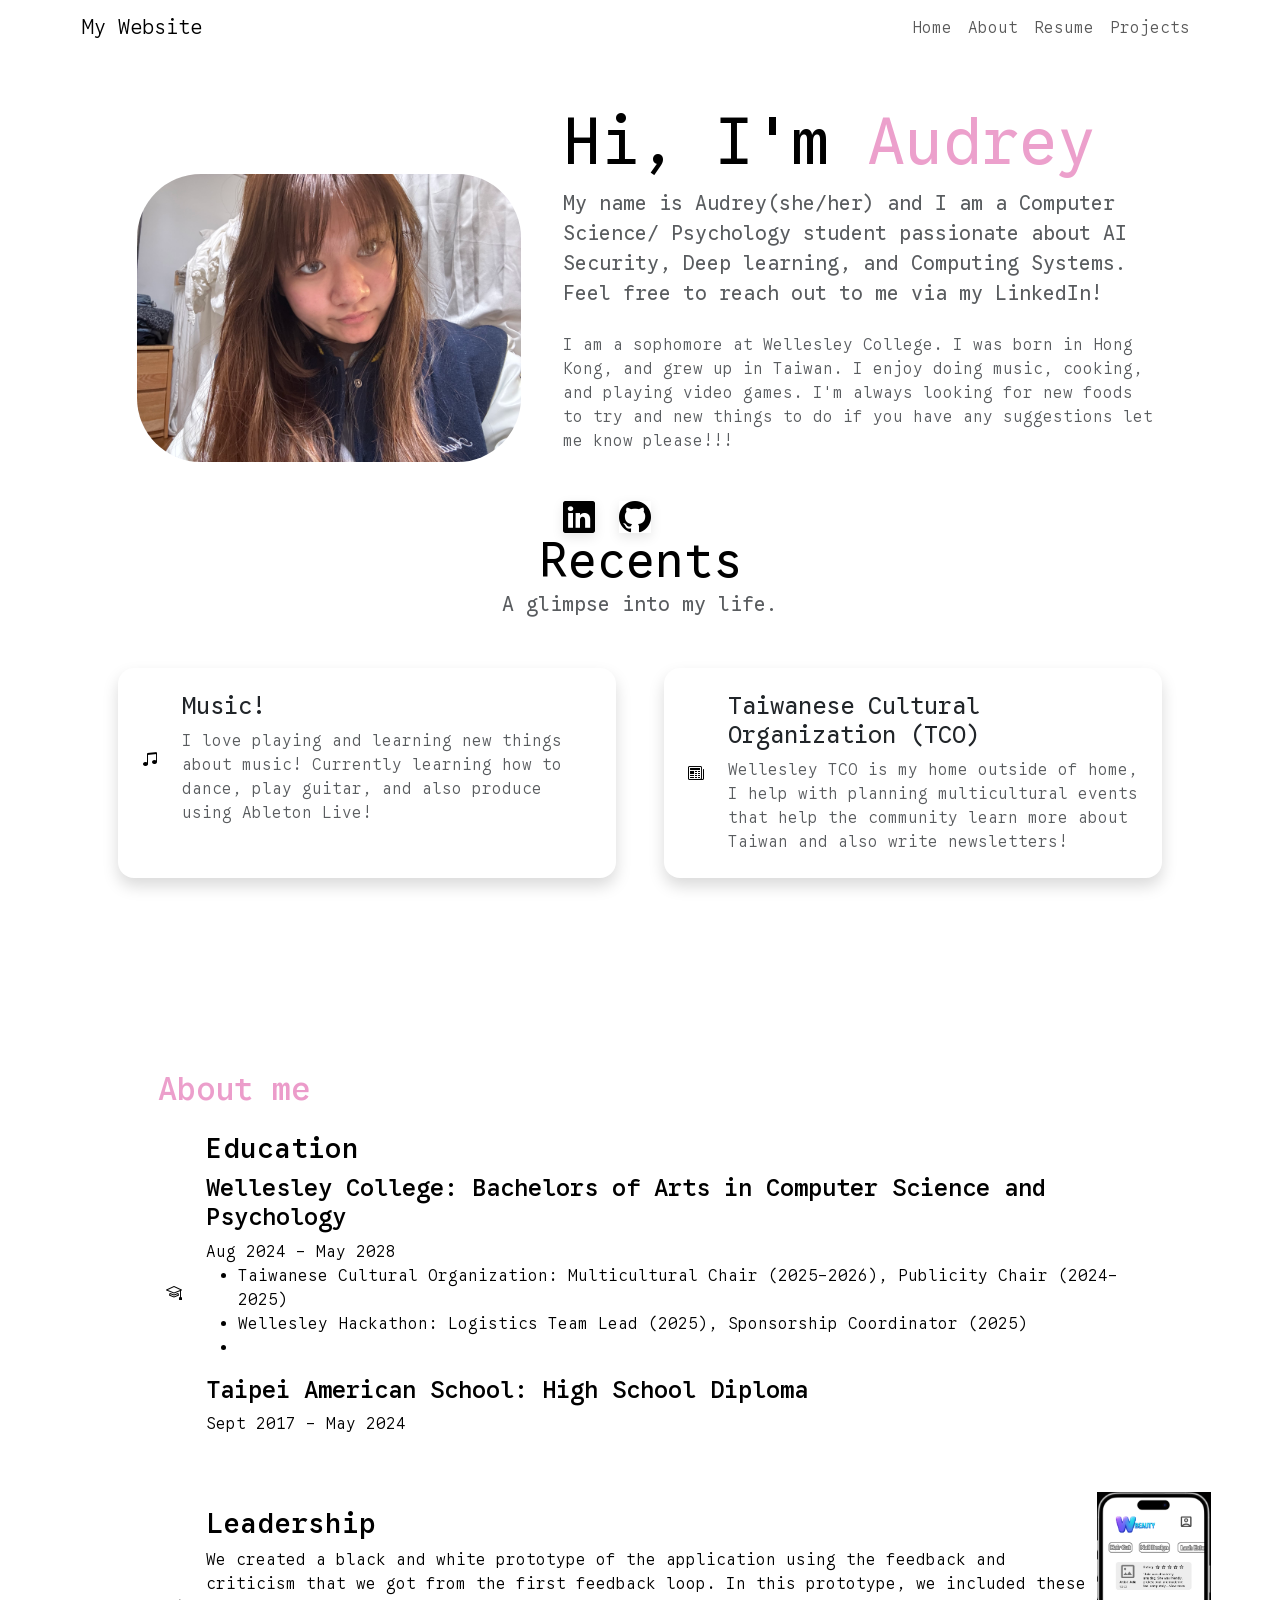
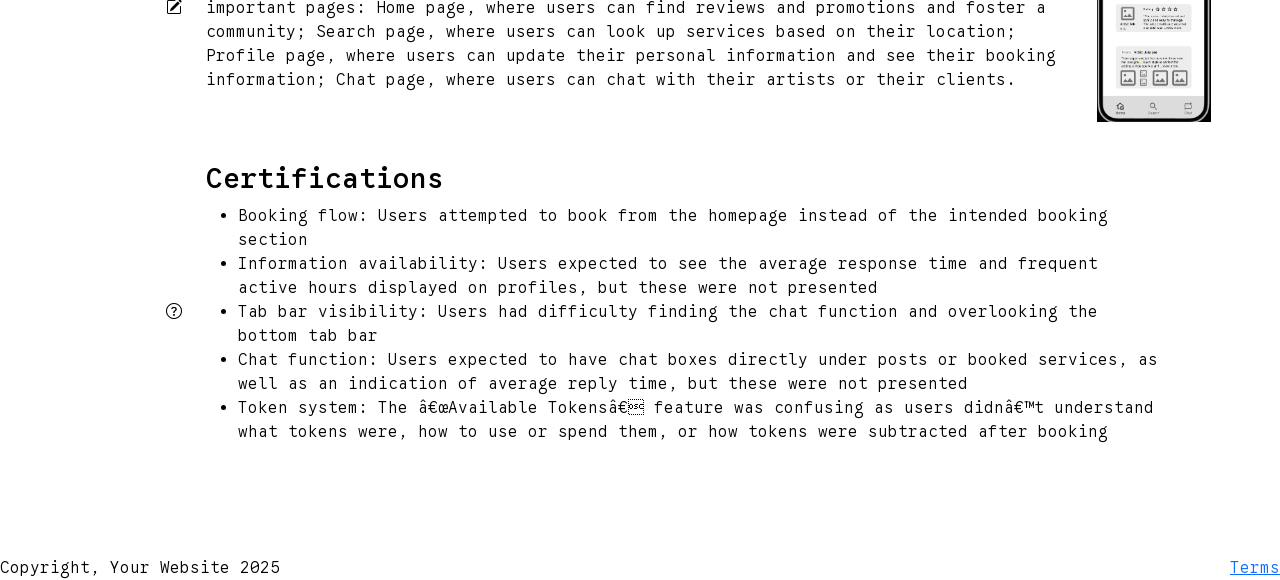
==== index.html @ 550eab8e "Updated About me" ====
<html lang="en">
    <head>
        <title>CS220 Personal portfolio</title>

        <link rel="preconnect" href="https://fonts.gstatic.com" crossorigin>
        <link href="https://fonts.googleapis.com/css2?family=Google+Sans+Code:ital,wght@0,300..800;1,300..800&display=swap" rel="stylesheet">
        <link href="https://cdn.jsdelivr.net/npm/bootstrap@5.3.3/dist/css/bootstrap.min.css" rel="stylesheet" integrity="sha384-QWTKZyjpPEjISv5WaRU9OFeRpok6YctnYmDr5pNlyT2bRjXh0JMhjY6hW+ALEwIH" crossorigin="anonymous">
        <link href="https://cdn.jsdelivr.net/npm/bootstrap-icons@1.8.1/font/bootstrap-icons.css" rel="stylesheet" />
        <link href="styles.css" rel="stylesheet"/>
    </head>

    <body>
        <main>
            <!-- Navigation -->
            <nav class="navbar navbar-expand-lg navbar-light">
                <div class="container">
                    <a class="navbar-brand" href="index.html">My Website</a>
                    <button class="navbar-toggler" type="button" data-bs-toggle="collapse" data-bs-target="#navbarSupportedContent" aria-controls="navbarSupportedContent" aria-expanded="false" aria-label="Close"><span class="navbar-toggler-icon"></span></button>
                    <div class="collapse navbar-collapse" id="navbarSupportedContent">
                        <ul class="navbar-nav ms-auto mb-2 mb-lg-0">
                            <li class="nav-item"><a class="nav-link" href="index.html">Home</a></li>
                            <li class="nav-item"><a class="nav-link" href="index.html/#about">About</a></li>
                            <li class="nav-item"><a class="nav-link" href="index.html/#resume">Resume</a></li>
                            <li class="nav-item"><a class="nav-link" href="index.html/#projects">Projects</a></li>
                        </ul>
                    </div>
                </div>
            </nav>
        <!-- About me -->
        <section class="py-5">
                <div class="container px-5">
                    <div class="row align-items-center">
                        <div class="col-xl-5 mb-5 mb-xl-0">
                <div class="d-flex justify-content-center">
                    <div class="profile-image-container bg-gradient-primary-to-secondary d-flex justify-content-center"> 
                        <img src="assets/aboutme.jpeg" class="profile img-fluid pl-2" alt="my photo">
                    </div>
                </div>
            </div>

            <div class="col-xl-7">
                <div class="text-center text-xl-start">
                    <h1 class="display-3 fw-bolder mb-2">Hi, I'm <span style="color: #eca0cc;">Audrey</span></h1>
                    <p class="lead fw-normal text-muted mb-4">My name is Audrey(she/her) and I am a Computer Science/ Psychology student passionate about AI Security, Deep learning, and Computing Systems. Feel free to reach out to me via my LinkedIn!</p>
                    
                    <p class="text-muted mb-5">
                        I am a sophomore at Wellesley College. I was born in Hong Kong, and grew up in Taiwan. I enjoy doing music, cooking, and playing video games. I'm always looking for new foods to try and new things to do if you have any suggestions let me know please!!!
                    </p>

                    <div class="d-flex justify-content-center justify-content-xl-start fs-2 gap-4">
                        <a class="btn-lg text-black zoom-hover" href="https://www.linkedin.com/in/audrey-chang-a313a0316"><i class="bi bi-linkedin"></i></a>
                        <a class="btn-lg text-black zoom-hover" href="https://github.com/ajlc822"><i class="bi bi-github"></i></a>
                    </div>
                </div>
            </div>
                    </div>
                
                </div>  
                <div class="container px-5">
                    <div class="text-center mb-5">
                        <h2 class="display-5 fw-bolder mb-0"><span class="text-gradient d-inline">Recents</span></h2>
                        <p class="lead fw-normal text-muted mb-4">A glimpse into my life.</p>
                    </div>
                    
                    <div class="row gx-5 justify-content-center">
                        
                        <div class="col-lg-6 col-md-10 mb-5">
                            <div class="card shadow border-0 rounded-4 h-100 zoom-hover">
                                <div class="card-body p-4">
                                    <div class="d-flex align-items-center">
                                        <div class="project-icon text-black me-4"><i class="bi bi-music-note-beamed"></i></div>
                                        <div>
                                            <h4 class="fw-bolder"> Music! </h4>
                                            <p class="mb-0 text-muted"> I love playing and learning new things about music! Currently learning how to dance, play guitar, and also produce using Ableton Live! </p>
                                        </div>
                                    </div>
                                </div>
                            </div>
                        </div>

                        <div class="col-lg-6 col-md-10 mb-5">
                            <div class="card shadow border-0 rounded-4 h-100 zoom-hover">
                                <div class="card-body p-4">
                                    <div class="d-flex align-items-center">
                                        <div class="project-icon text-black me-4"><i class="bi bi-newspaper"></i></div>
                                        <div>
                                            <h4 class="fw-bolder">Taiwanese Cultural Organization (TCO)</h4>
                                            <p class="mb-0 text-muted"> Wellesley TCO is my home outside of home, I help with planning multicultural events that help the community learn more about Taiwan and also write newsletters!</p>
                                        </div>
                                    </div>
                                </div>
                            </div>
                        </div>

                        </div>
                
                </div>
        </section>
        <!-- About -->
         <section class ="py-5" id="about">
        <div class="container px-4 px-md-5">
                <div class="timeline mb-5">
                    <h2 class="subtitle mb-4">About me</h2>

                    <div class="timeline-item d-flex align-items-center" data-aos="fade-up">
                    <div class="timeline-icon me-3"><i class="bi bi-mortarboard"></i></div>
                    <div class="timeline-content">
                        <h3 class="timeline-title">Education</h3>
                        <h4>Wellesley College: Bachelors of Arts in Computer Science and Psychology</h4> <span>Aug 2024 - May 2028</span>
                        <ul>
                            <li>Taiwanese Cultural Organization: Multicultural Chair (2025-2026), Publicity Chair (2024-2025)</li>
                            <li>Wellesley Hackathon: Logistics Team Lead (2025), Sponsorship Coordinator (2025)</li>
                            <li></li>
                        </ul>
                        <h4>Taipei American School: High School Diploma</h4> <span>Sept 2017 - May 2024</span>
                        <p></p>
                    </div>
                    </div>

                    <div class="timeline-item d-flex align-items-center" data-aos="fade-up" data-aos-delay="200">
                    <div class="timeline-icon me-3"><i class="bi bi-pencil-square"></i></div>
                    <div class="timeline-content">
                        <h3 class="timeline-title">Leadership</h3>
                        <p>We created a black and white prototype of the application using the feedback and criticism that we got from the first feedback loop. In this prototype, we included these important pages: Home page, where users can find reviews and promotions and foster a community; Search page, where users can look up services based on their location; Profile page, where users can update their personal information and see their booking information; Chat page, where users can chat with their artists or their clients.</p>
                    </div>
                    <div class="ms-auto p-2">
                        <img class="timeline-img" src="assets/low-fid image.png" alt="lofid prototype image" />
                    </div>
                    
                    </div>

                    <div class="timeline-item d-flex align-items-center" data-aos="fade-up" data-aos-delay="300">
                    <div class="timeline-icon me-3"><i class="bi bi-question-circle"></i></div>
                    <div class="timeline-content">
                        <h3 class="timeline-title">Certifications</h3>
                        <ul>
                        <li>Booking flow: Users attempted to book from the homepage instead of the intended booking section</li>
                        <li>Information availability: Users expected to see the average response time and frequent active hours displayed on profiles, but these were not presented</li>
                        <li>Tab bar visibility: Users had difficulty finding the chat function and overlooking the bottom tab bar</li>
                        <li>Chat function: Users expected to have chat boxes directly under posts or booked services, as well as an indication of average reply time, but these were not presented</li>
                        <li>Token system: The “Available Tokens” feature was confusing as users didn’t understand what tokens were, how to use or spend them, or how tokens were subtracted after booking</li>
                        </ul>
                    </div>
                    </div>
                </div>
            </div>
                     
         </section>
        <!-- Footer-->
        <footer>
            <div class="row align-items-center justify-content-between">
                <div class="col-auto">
                    <div>Copyright, Your Website 2025</div>
                </div>
                <div class="col-auto">
                    <a href="#">Terms</a>
                </div>
            </div>
        </footer>

        <script src="https://cdn.jsdelivr.net/npm/bootstrap@5.3.3/dist/js/bootstrap.bundle.min.js" integrity="sha384-YvpcrYf0tY3lHB60NNkmXc5s9fDVZLESaAA55NDzOxhy9GkcIdslK1eN7N6jIeHz" crossorigin="anonymous"></script>
    </body>
</html>
---- styles.css ----
body{
  font-family: "Google Sans Code", monospace;
  font-weight: 300;
  background-color: #fff;
  color: #000;
  display: flex;
  flex-direction: column;
}


.tagline {
  text-transform: uppercase;
  color: #fff;
  border-radius: 0.5rem;
  display: inline-block;
  padding: 0.6rem 1rem;
  text-align: center;
  box-shadow: 0 4px 12px rgba(0, 0, 0, 0.1);
  background: linear-gradient(135deg, #eca0cc 0%, #e982be 100%);
}

.introduction {
  font-weight: 200;
}

.weight-light    { font-weight: 200; }
.weight-regular  { font-weight: 400; }
.weight-medium   { font-weight: 500; }
.weight-semibold { font-weight: 600; }
.weight-bold     { font-weight: 700; }


.subtitle{
  background: linear-gradient(135deg, #eca0cc 0%, #e982be 100%);
  -webkit-background-clip: text;
  -webkit-text-fill-color: transparent;
}

.profile {
  position: relative;
  width: 30vw;
  border-radius: 5vw;
  max-height: 40rem;
  max-width: 40rem;
  background: #fff;
  background: linear-gradient(135deg, #eca0cc 0%, #e982be 100%);
}

.tilt-image {
  border-radius: 12px;
  box-shadow: 0 4px 12px rgba(0, 0, 0, 0.1);
  transition: transform 0.3s ease, box-shadow 0.3s ease;
}

.tilt-image:hover {
  transform: scale(1.03) rotate(-1deg);
  box-shadow: 0 6px 16px rgba(0, 0, 0, 0.2);
}

.zoom-hover{
  box-shadow: 0 4px 12px rgba(0, 0, 0, 0.1);
  transition: transform 0.3s ease, box-shadow 0.3s ease;
}

.zoom-hover:hover{
  transform: scale(1.03);
  box-shadow: 0 6px 16px rgba(0, 0, 0, 0.2);
}

@keyframes flash {
0% {
  transform: scale(1);
  box-shadow: 0 4px 12px rgba(0, 0, 0, 0.1);
}
50% {
  transform: scale(1.03);
  box-shadow: 0 6px 16px rgba(0, 0, 0, 0.2);
}
100% {
  transform: scale(1);
  box-shadow: 0 4px 12px rgba(0, 0, 0, 0.1);
}
}

.flashing-btn:hover{
  animation: flash 1.5s infinite;
}

/* FOR PROJECT.HTML */
.project-img {
    width: 300;       
    height: 400;  
    overflow: hidden; 
    object-fit: contain;    
  }

/* FOR CS220.HTML */
.timeline {
  position: relative;
  margin: 3rem 0;
  padding-left: 2.5rem;
}
.timeline::before {
  content: "";
  position: absolute;
  top: 0;
  left: 1.25rem;
  width: 4px;
  height: 100%;
  background-color: #fff;
  border-radius: 2px;
}

/* Timeline Item */
.timeline-item {
  position: relative;
  display: flex;
  align-items: flex-start;
  margin-bottom: 2rem;
  transition: transform 0.2s ease, background-color 0.2s ease;
}
.timeline-item:hover {
  transform: translateX(0.5rem);
}

/* Icons */
.timeline-icon {
  flex-shrink: 0;
  width: 2rem;
  height: 2rem;
  min-width: 2rem;
  border-radius: 50%;
  background-color: #fff;
  color: #000;
  display: flex;
  align-items: center;
  justify-content: center;
  font-size: 1rem;
  transition: transform 0.3s ease, background-color 0.3s ease;
}
.timeline-item:hover .timeline-icon {
  transform: scale(1.2);
}
.timeline-icon.bg-purple {
  background-color: var(--plum-web);
}

.timeline-img {
    width: 200%;       
    overflow: hidden; 
    object-fit: contain;    
  }
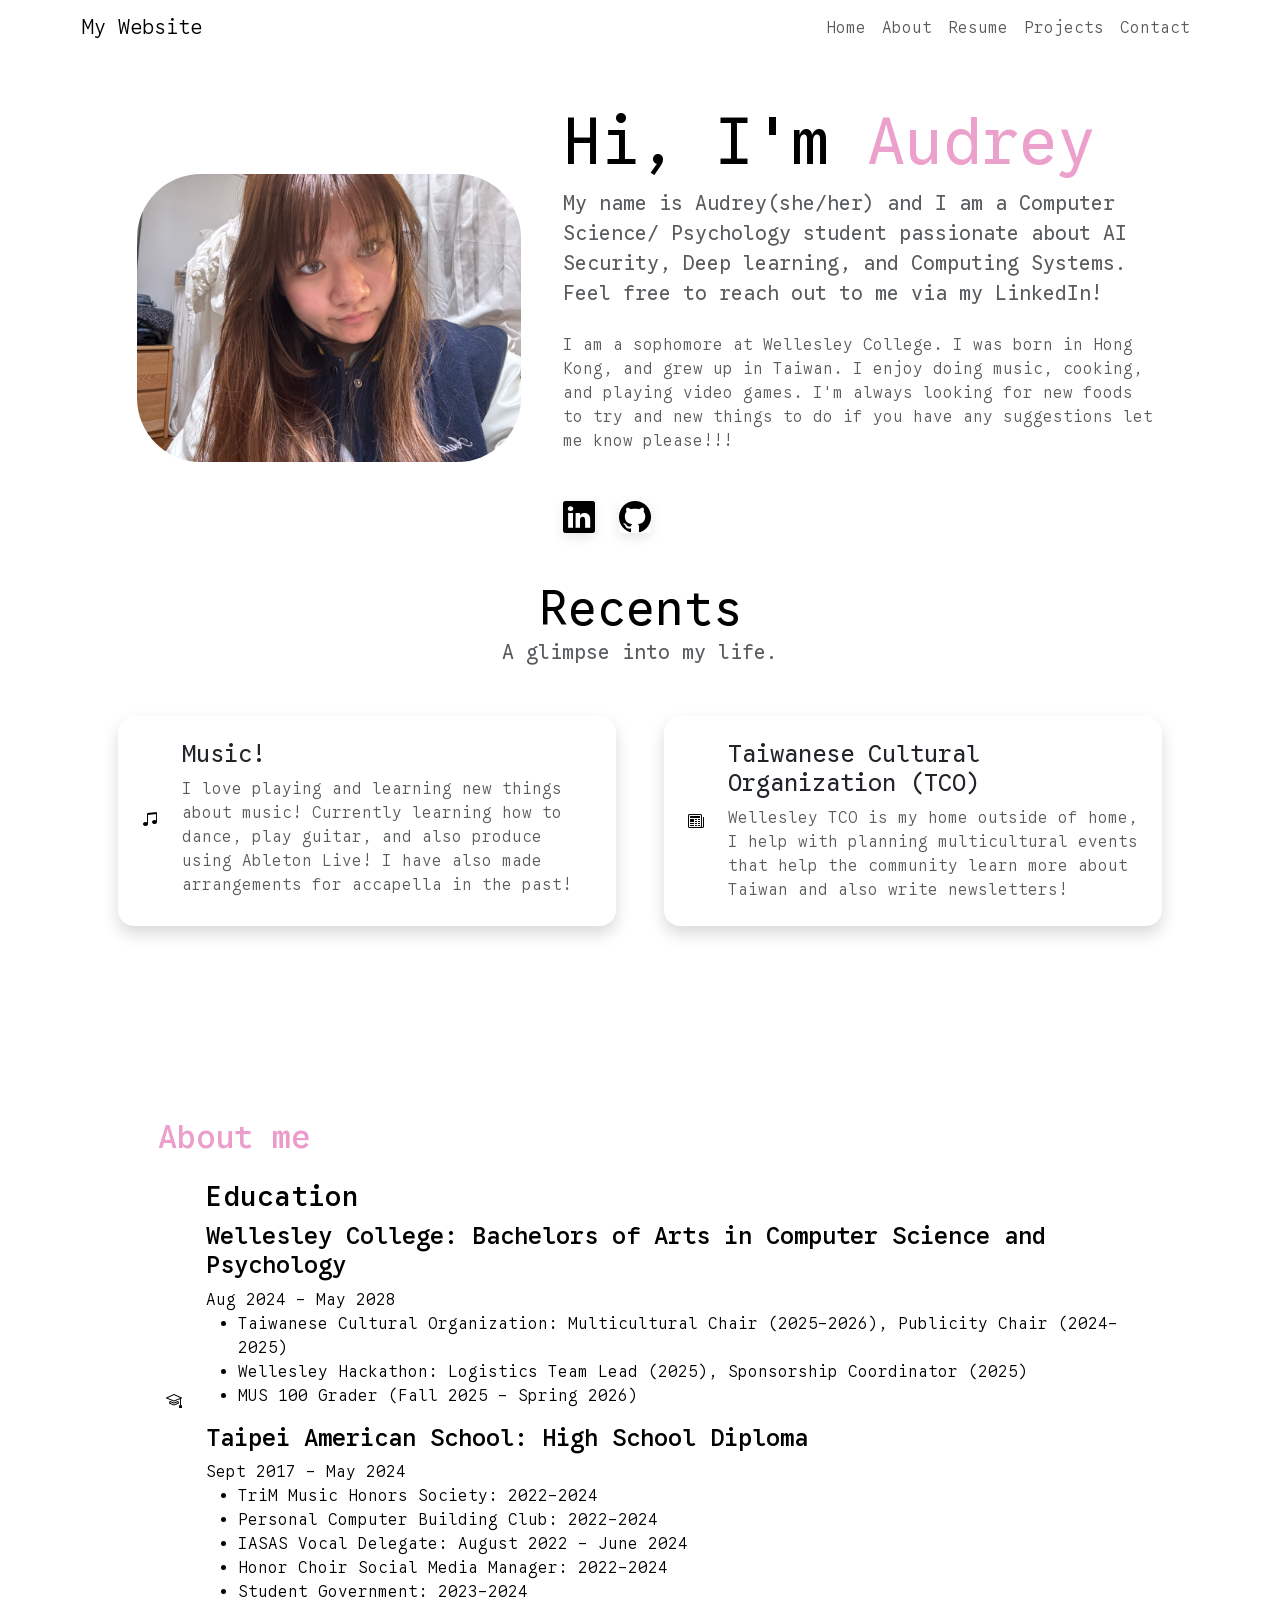
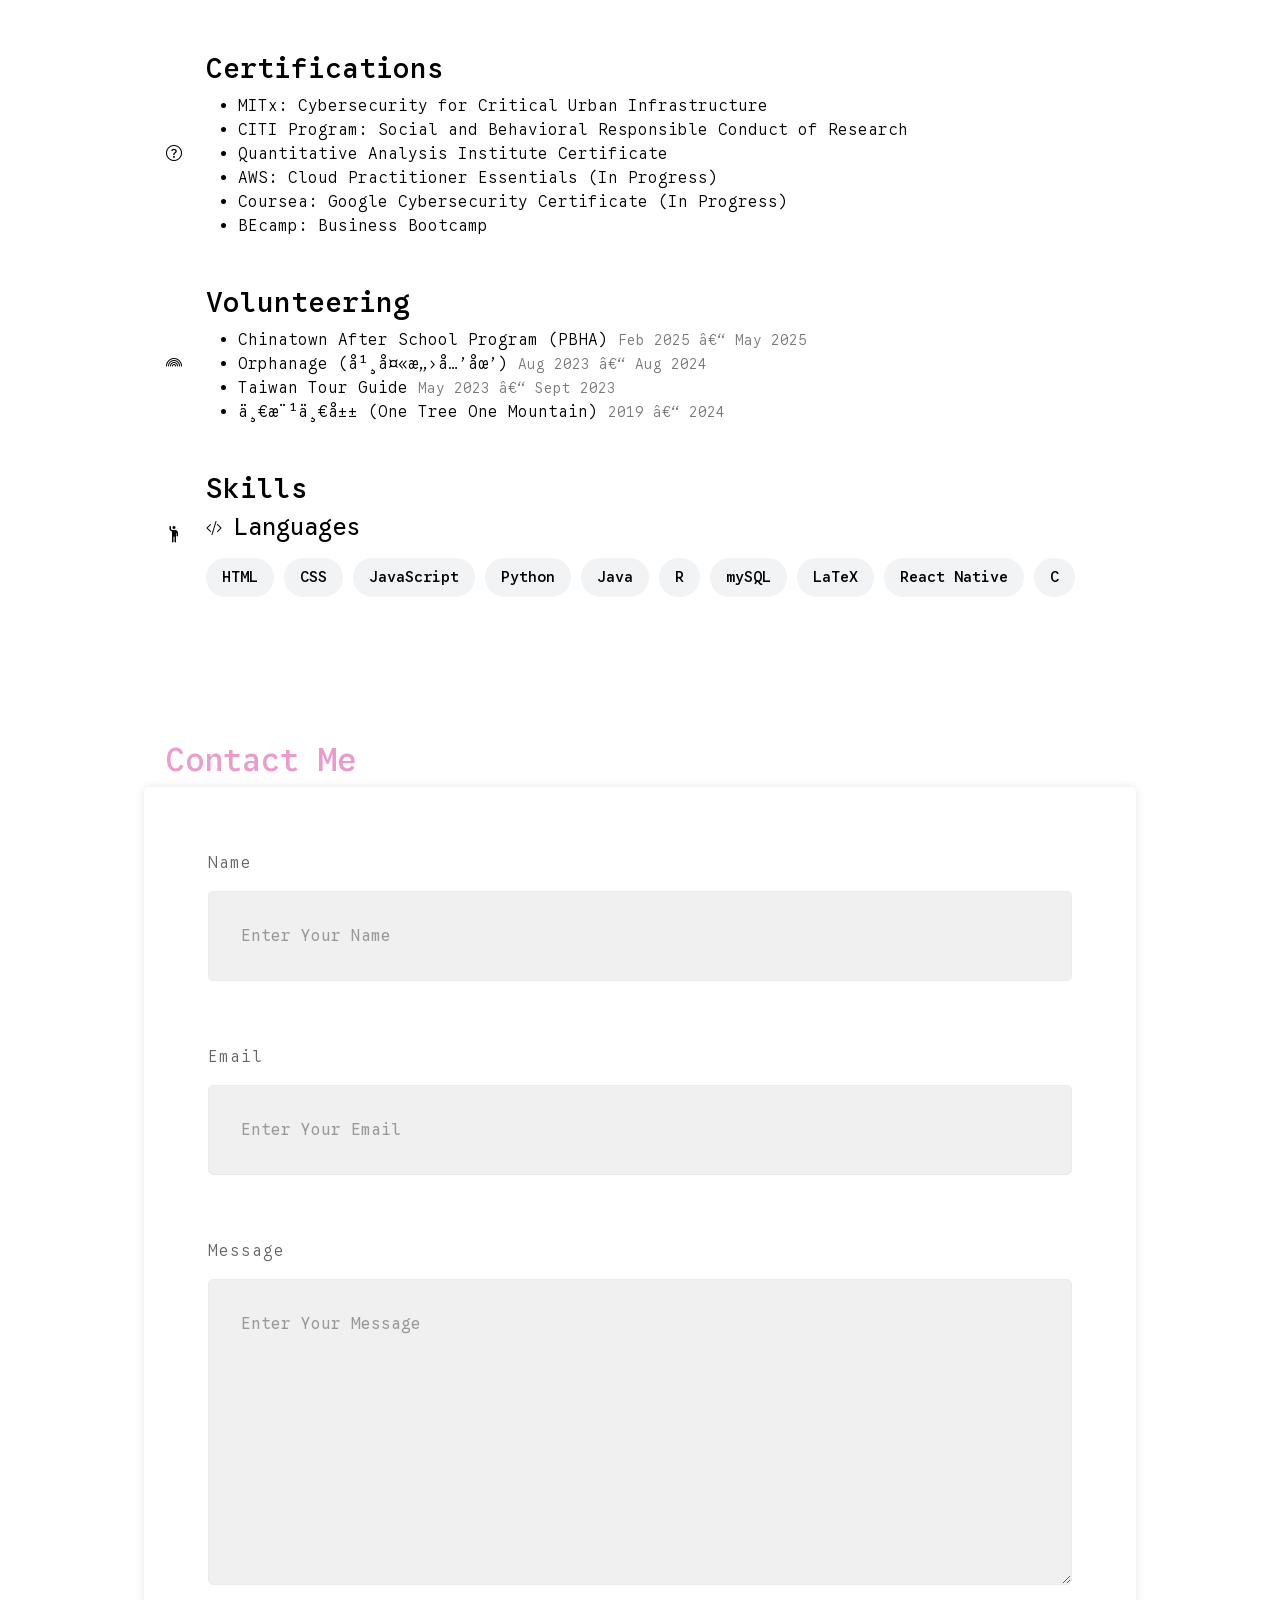
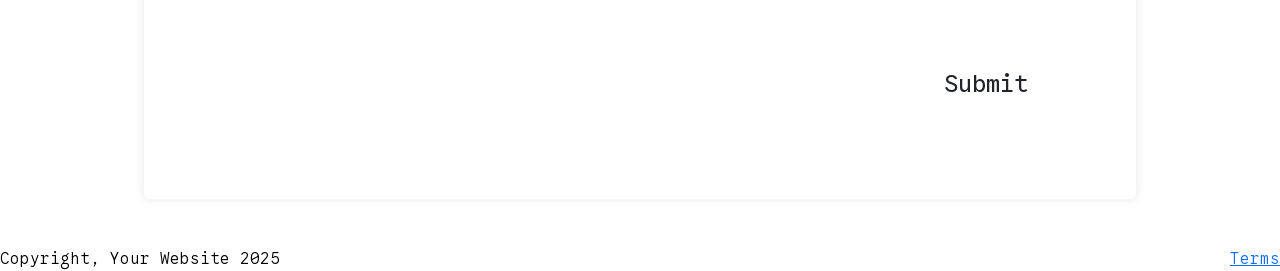
==== commit e2f9bf86: "Add Skills and Contact, modified about me" ====
--- a/index.html
+++ b/index.html
@@ -18,10 +18,11 @@
                     <button class="navbar-toggler" type="button" data-bs-toggle="collapse" data-bs-target="#navbarSupportedContent" aria-controls="navbarSupportedContent" aria-expanded="false" aria-label="Close"><span class="navbar-toggler-icon"></span></button>
                     <div class="collapse navbar-collapse" id="navbarSupportedContent">
                         <ul class="navbar-nav ms-auto mb-2 mb-lg-0">
-                            <li class="nav-item"><a class="nav-link" href="index.html">Home</a></li>
-                            <li class="nav-item"><a class="nav-link" href="index.html/#about">About</a></li>
-                            <li class="nav-item"><a class="nav-link" href="index.html/#resume">Resume</a></li>
-                            <li class="nav-item"><a class="nav-link" href="index.html/#projects">Projects</a></li>
+                            <li class="nav-item"><a class="nav-link" href="./index.html">Home</a></li>
+                            <li class="nav-item"><a class="nav-link" href="./index.html#about">About</a></li>
+                            <li class="nav-item"><a class="nav-link" href="./index.html#resume">Resume</a></li>
+                            <li class="nav-item"><a class="nav-link" href="./index.html#projects">Projects</a></li>
+                            <li class="nav-item"><a class="nav-link" href="./index.html#contact">Contact</a></li>
                         </ul>
                     </div>
                 </div>
@@ -56,6 +57,8 @@
                     </div>
                 
                 </div>  
+                <br>
+                <br>
                 <div class="container px-5">
                     <div class="text-center mb-5">
                         <h2 class="display-5 fw-bolder mb-0"><span class="text-gradient d-inline">Recents</span></h2>
@@ -71,7 +74,7 @@
                                         <div class="project-icon text-black me-4"><i class="bi bi-music-note-beamed"></i></div>
                                         <div>
                                             <h4 class="fw-bolder"> Music! </h4>
-                                            <p class="mb-0 text-muted"> I love playing and learning new things about music! Currently learning how to dance, play guitar, and also produce using Ableton Live! </p>
+                                            <p class="mb-0 text-muted"> I love playing and learning new things about music! Currently learning how to dance, play guitar, and also produce using Ableton Live! I have also made arrangements for accapella in the past! </p>
                                         </div>
                                     </div>
                                 </div>
@@ -106,27 +109,25 @@
                     <div class="timeline-icon me-3"><i class="bi bi-mortarboard"></i></div>
                     <div class="timeline-content">
                         <h3 class="timeline-title">Education</h3>
+                        <div class="timeline-subitem">
                         <h4>Wellesley College: Bachelors of Arts in Computer Science and Psychology</h4> <span>Aug 2024 - May 2028</span>
                         <ul>
-                            <li>Taiwanese Cultural Organization: Multicultural Chair (2025-2026), Publicity Chair (2024-2025)</li>
-                            <li>Wellesley Hackathon: Logistics Team Lead (2025), Sponsorship Coordinator (2025)</li>
-                            <li></li>
-                        </ul>
-                        <h4>Taipei American School: High School Diploma</h4> <span>Sept 2017 - May 2024</span>
-                        <p></p>
-                    </div>
-                    </div>
-
-                    <div class="timeline-item d-flex align-items-center" data-aos="fade-up" data-aos-delay="200">
-                    <div class="timeline-icon me-3"><i class="bi bi-pencil-square"></i></div>
-                    <div class="timeline-content">
-                        <h3 class="timeline-title">Leadership</h3>
-                        <p>We created a black and white prototype of the application using the feedback and criticism that we got from the first feedback loop. In this prototype, we included these important pages: Home page, where users can find reviews and promotions and foster a community; Search page, where users can look up services based on their location; Profile page, where users can update their personal information and see their booking information; Chat page, where users can chat with their artists or their clients.</p>
-                    </div>
-                    <div class="ms-auto p-2">
-                        <img class="timeline-img" src="assets/low-fid image.png" alt="lofid prototype image" />
-                    </div>
-                    
+                            <li class="timeline-subitem">Taiwanese Cultural Organization: Multicultural Chair (2025-2026), Publicity Chair (2024-2025)</li>
+                            <li class="timeline-subitem">Wellesley Hackathon: Logistics Team Lead (2025), Sponsorship Coordinator (2025)</li>
+                            <li class="timeline-subitem">MUS 100 Grader (Fall 2025 - Spring 2026)</li>
+                        </ul>
+                        </div>
+                        <div class="timeline-subitem">
+                        <h4 >Taipei American School: High School Diploma</h4> <span>Sept 2017 - May 2024</span>
+                        <ul>
+                            <li class="timeline-subitem">TriM Music Honors Society: 2022-2024</li>
+                            <li class="timeline-subitem">Personal Computer Building Club: 2022-2024</li>
+                            <li class="timeline-subitem">IASAS Vocal Delegate: August 2022 - June 2024</li>
+                            <li class="timeline-subitem">Honor Choir Social Media Manager: 2022-2024</li>
+                            <li class="timeline-subitem">Student Government: 2023-2024</li>
+                        </ul>
+                        </div>
+                        </div>
                     </div>
 
                     <div class="timeline-item d-flex align-items-center" data-aos="fade-up" data-aos-delay="300">
@@ -134,17 +135,119 @@
                     <div class="timeline-content">
                         <h3 class="timeline-title">Certifications</h3>
                         <ul>
-                        <li>Booking flow: Users attempted to book from the homepage instead of the intended booking section</li>
-                        <li>Information availability: Users expected to see the average response time and frequent active hours displayed on profiles, but these were not presented</li>
-                        <li>Tab bar visibility: Users had difficulty finding the chat function and overlooking the bottom tab bar</li>
-                        <li>Chat function: Users expected to have chat boxes directly under posts or booked services, as well as an indication of average reply time, but these were not presented</li>
-                        <li>Token system: The “Available Tokens” feature was confusing as users didn’t understand what tokens were, how to use or spend them, or how tokens were subtracted after booking</li>
-                        </ul>
+                        <li class="timeline-subitem">MITx: Cybersecurity for Critical Urban Infrastructure</li>
+                        <li class="timeline-subitem">CITI Program: Social and Behavioral Responsible Conduct of Research</li>
+                        <li class="timeline-subitem">Quantitative Analysis Institute Certificate</li>
+                        <li class="timeline-subitem">AWS: Cloud Practitioner Essentials (In Progress)</li>
+                        <li class="timeline-subitem">Coursea: Google Cybersecurity Certificate (In Progress)</li>
+                        <li class="timeline-subitem">BEcamp: Business Bootcamp</li>
+                        </ul>
+                    </div>
+                    </div>
+                    <div class="timeline-item d-flex align-items-center" data-aos="fade-up" data-aos-delay="300">
+                    <div class="timeline-icon me-3"><i class="bi bi-rainbow"></i></div>
+                    <div class="timeline-content">
+                        <h3 class="timeline-title">Volunteering</h3>
+                        <ul>
+                        <li class="timeline-subitem">
+                            <span>Chinatown After School Program (PBHA)</span>
+                            <span style = "font-size: 0.9rem;color: #777;white-space: nowrap;">Feb 2025 – May 2025</span>
+                        </li>
+                        <li class="timeline-subitem">
+                            <span>Orphanage (幸夫愛兒園)</span>
+                            <span style = "font-size: 0.9rem;color: #777;white-space: nowrap;">Aug 2023 – Aug 2024</span>
+                        </li>
+                        <li class="timeline-subitem">
+                            <span>Taiwan Tour Guide</span>
+                            <span style = "font-size: 0.9rem;color: #777;white-space: nowrap;">May 2023 – Sept 2023</span>
+                        </li>
+                        <li class="timeline-subitem">
+                            <span>一樹一山 (One Tree One Mountain)</span>
+                            <span style = "font-size: 0.9rem;color: #777;white-space: nowrap;">2019 – 2024</span>
+                        </li>
+                        </ul>
+                    </div>
+                    </div>
+                    <div class="timeline-item d-flex align-items-center" data-aos="fade-up" data-aos-delay="300">
+                    <div class="timeline-icon me-3"><i class="bi-person-raised-hand"></i></div>
+                    <div class="timeline-content">
+                        <h3 class="timeline-title">Skills</h3>
+                        <div class="mb-0">
+  
+                            <div class="d-flex align-items-center mb-3">
+                                <i class="bi bi-code-slash"></i> 
+                                <h4 class="fw-bolder mb-0">
+                                <span class="text-gradient d-inline">&ensp;Languages</span>
+                                </h4>
+                            </div>
+                            <!-- NEW FLEX CONTAINER -->
+                            <div class="skills-container">
+                                <span class="skill-pill">HTML</span>
+                                <span class="skill-pill">CSS</span>
+                                <span class="skill-pill">JavaScript</span>
+                                <span class="skill-pill">Python</span>
+                                <span class="skill-pill">Java</span>
+                                <span class="skill-pill">R</span>
+                                <span class="skill-pill">mySQL</span>
+                                <span class="skill-pill">LaTeX</span>
+                                <span class="skill-pill">React Native</span>
+                                <span class="skill-pill">C</span>
+                            </div>
+
+                        </div>
                     </div>
                     </div>
                 </div>
             </div>
                      
+         </section>
+         <section class = "py-5" id = "contact">
+        <div class="container px-4 px-md-5">
+            <h2 class="subtitle px-4 px-md-5">
+            Contact Me </h2>
+            </h2>
+            <div class="contact__form-container" style="margin-top: 1px;">
+            <form action="https://formspree.io/f/myknvlkz" method="POST" class="contact__form">
+                <div class="contact__form-field">
+                <label class="contact__form-label" for="name">Name</label>
+                <input
+                    required
+                    placeholder="Enter Your Name"
+                    type="text"
+                    class="contact__form-input"
+                    name="name"
+                    id="name"
+                />
+                </div>
+                <div class="contact__form-field">
+                <label class="contact__form-label" for="email">Email</label>
+                <input
+                    required
+                    placeholder="Enter Your Email"
+                    type="text"
+                    class="contact__form-input"
+                    name="email"
+                    id="email"
+                />
+                </div>
+                <div class="contact__form-field">
+                <label class="contact__form-label" for="message">Message</label>
+                <textarea
+                    required
+                    cols="30"
+                    rows="10"
+                    class="contact__form-input"
+                    placeholder="Enter Your Message"
+                    name="message"
+                    id="message"
+                ></textarea>
+                </div>
+                <button type="submit" class="btn flashing-btn contact__btn">
+                Submit
+                </button>
+            </form>
+            </div>
+        </div>
          </section>
         <!-- Footer-->
         <footer>
--- a/styles.css
+++ b/styles.css
@@ -86,7 +86,10 @@
   animation: flash 1.5s infinite;
 }
 
-/* FOR PROJECT.HTML */
+.indent {
+  text-indent: 1em; 
+}
+
 .project-img {
     width: 300;       
     height: 400;  
@@ -94,7 +97,23 @@
     object-fit: contain;    
   }
 
-/* FOR CS220.HTML */
+.skills-container {
+  display: flex;
+  flex-wrap: wrap;        
+  gap: 10px;              
+}
+
+.skill-pill {
+  background: #f1f3f5;
+  padding: 8px 16px;
+  border-radius: 999px;   
+  font-size: 0.95rem;
+  font-weight: 500;
+  white-space: nowrap;  
+  transition: all 0.2s ease;
+}
+
+/* FOR about me */
 .timeline {
   position: relative;
   margin: 3rem 0;
@@ -123,6 +142,13 @@
   transform: translateX(0.5rem);
 }
 
+.timeline-subitem {
+  transition: transform 0.2s ease, background-color 0.2s ease;
+}
+.timeline-subitem:hover {
+  transform: translateX(0.5rem);
+}
+
 /* Icons */
 .timeline-icon {
   flex-shrink: 0;
@@ -146,8 +172,101 @@
 }
 
 .timeline-img {
-    width: 200%;       
-    overflow: hidden; 
-    object-fit: contain;    
-  }
-
+  width: 200%;       
+  overflow: hidden; 
+  object-fit: contain;    
+}
+
+
+/* Contact */
+.contact {
+  background: linear-gradient(135deg, #eca0cc 0%, #e982be 100%);
+  background-size: cover;
+  background-position: center;
+}
+.contact__form-container {
+  box-shadow: 0 0 10px rgba(0, 0, 0, 0.1);
+  background: white;
+  padding: 4rem;
+  margin-top: 6rem;
+  max-width: 80rem;
+  text-align: right;
+  width: 95%;
+  border-radius: 5px;
+  margin: 5rem auto 0 auto;
+}
+@media only screen and (max-width: 37.5em) {
+  .contact__form-container {
+    padding: 3rem;
+  }
+}
+.contact__form-field {
+  margin-bottom: 4rem;
+}
+@media only screen and (max-width: 37.5em) {
+  .contact__form-field {
+    margin-bottom: 3rem;
+  }
+}
+.contact__form-label {
+  color: #666;
+  font-size: 1rem;
+  letter-spacing: 1px;
+  font-weight: 300;
+  margin-bottom: 1rem;
+  display: block;
+  text-align: left;
+}
+.contact__form-input {
+  color: #333;
+  padding: 2rem;
+  width: 100%;
+  border: 1px solid rgb(235, 235, 235);
+  font-size: 1rem;
+  letter-spacing: 0px;
+  background: #f0f0f0;
+  border-radius: 5px;
+  font-weight: 380;
+}
+.contact__form-input::placeholder {
+  color: #999;
+  font-weight: 380;
+  font-size: 1rem;
+}
+.contact__form-input::-webkit-input-placeholder {
+  color: #999;
+  font-weight: 380;
+  font-size: 1rem;
+}
+.contact__form-input:-ms-input-placeholder {
+  color: #999;
+  font-weight: 380;
+  font-size: 1rem;
+}
+.contact__form-input::-ms-input-placeholder {
+  color: #999;
+  font-weight: 380;
+  font-size: 1rem;
+}
+.contact__form-input:-moz-placeholder {
+  opacity: 1;
+  color: #999;
+  font-weight: 380;
+  font-size: 1rem;
+}
+.contact__form-input::-moz-placeholder {
+  opacity: 1;
+  color: #999;
+  font-weight: 380;
+  font-size: 1rem;
+}
+.contact__btn {
+  width: 20%;
+  padding: 1rem 2rem;
+  font-size: 1.5rem;
+}
+@media only screen and (max-width: 37.5em) {
+  .contact__btn {
+    width: 100%;
+  }
+}
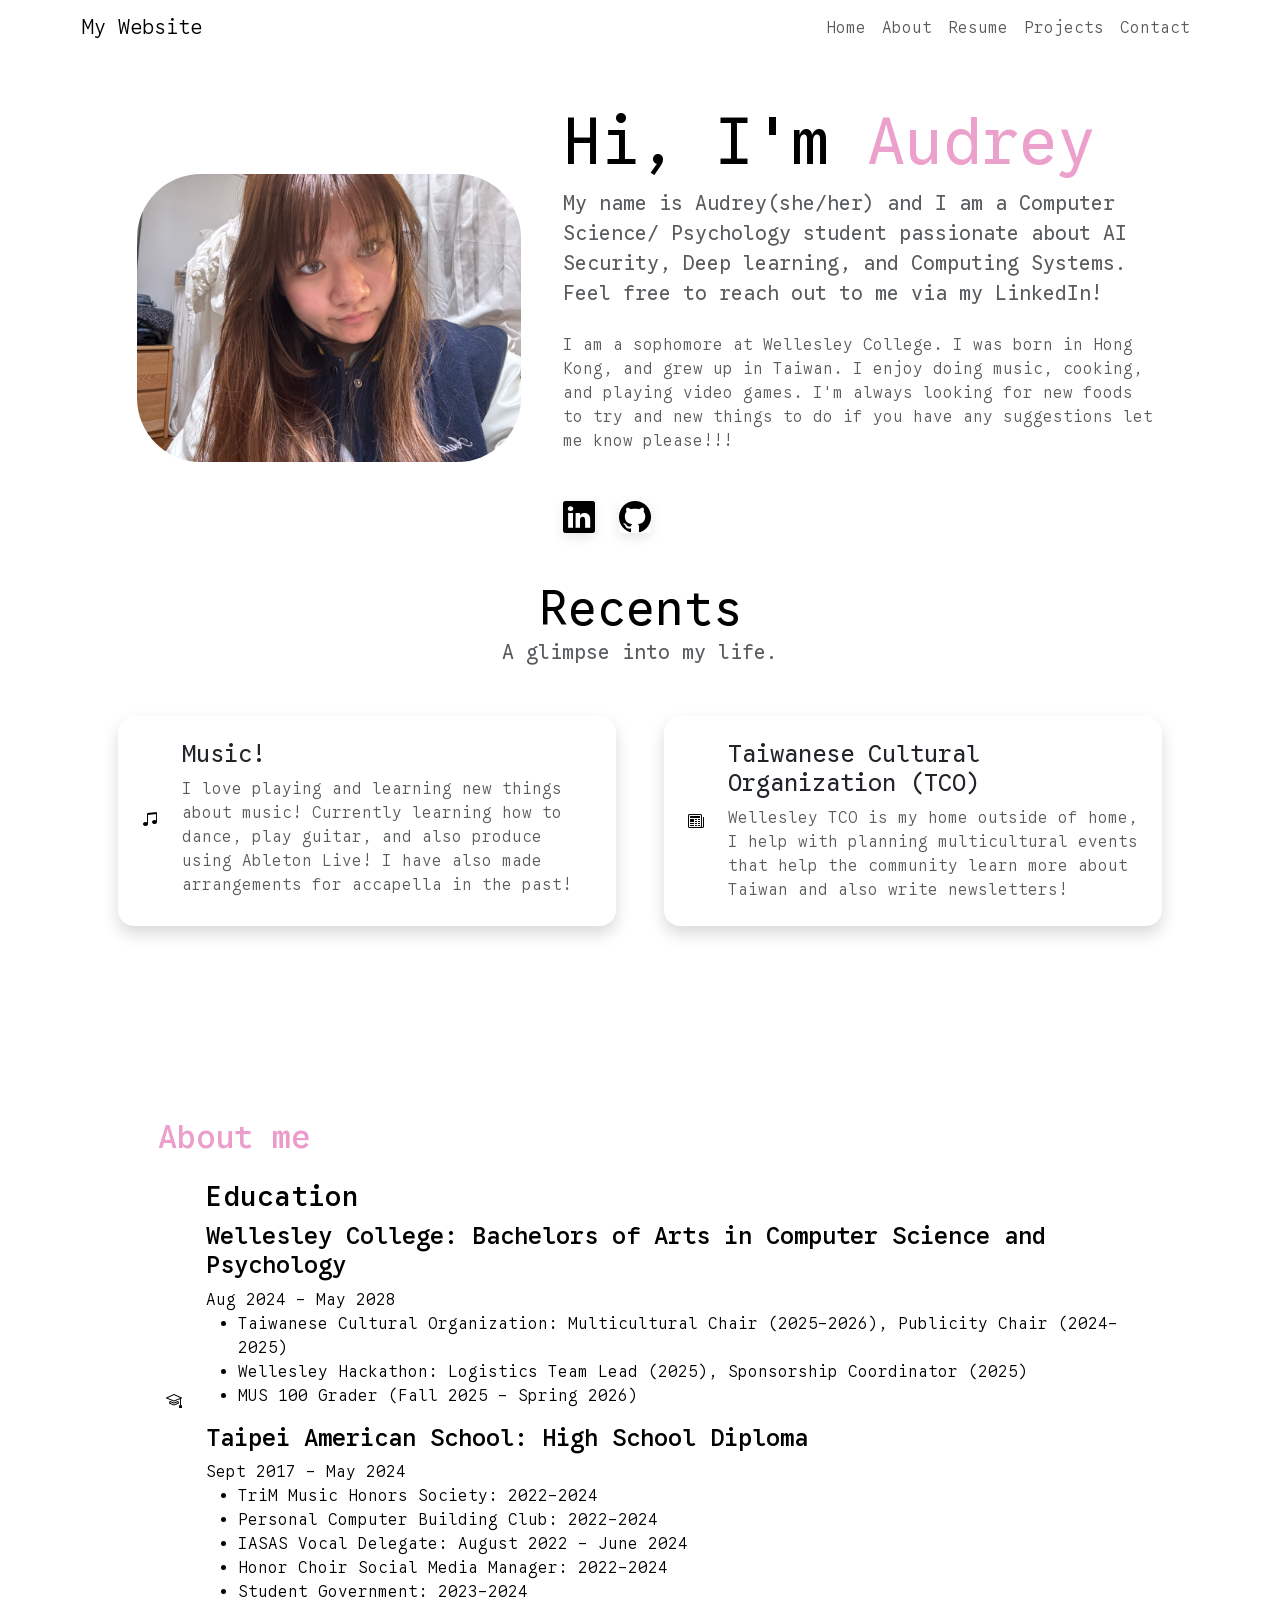
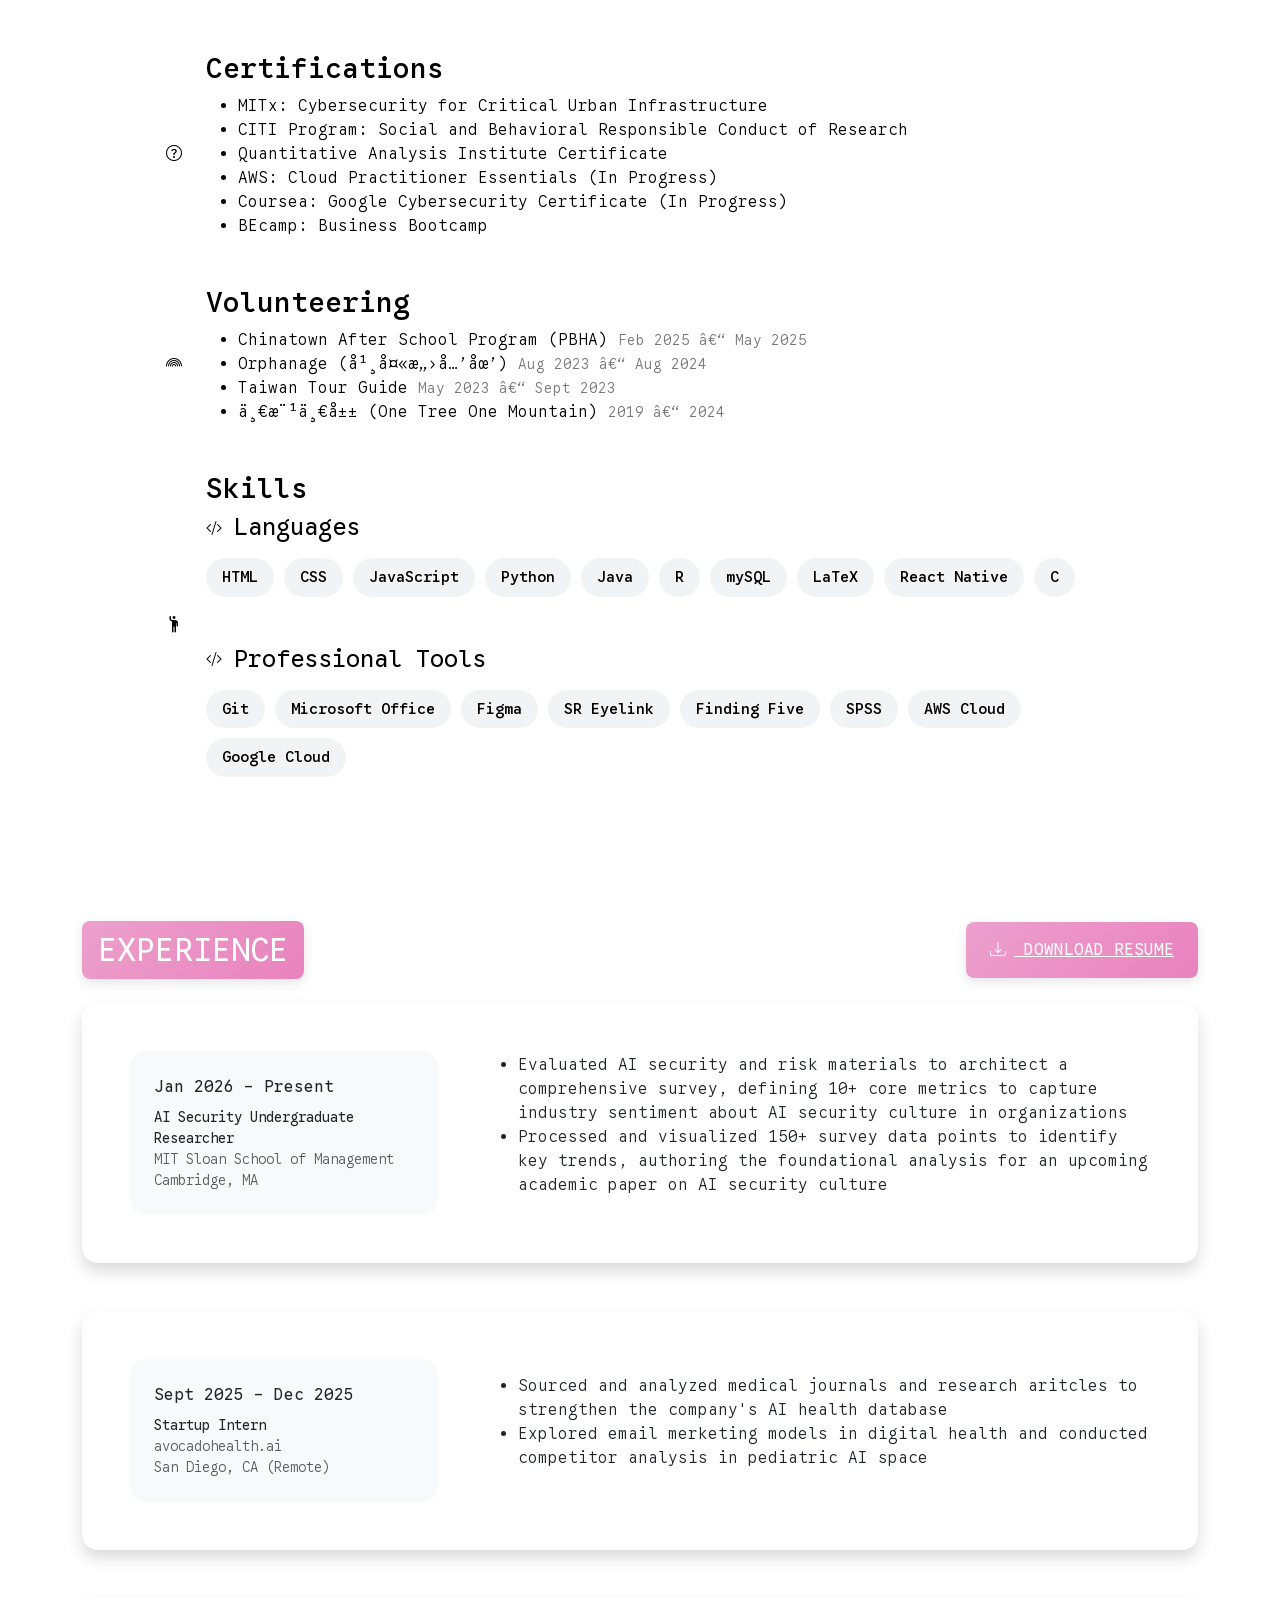
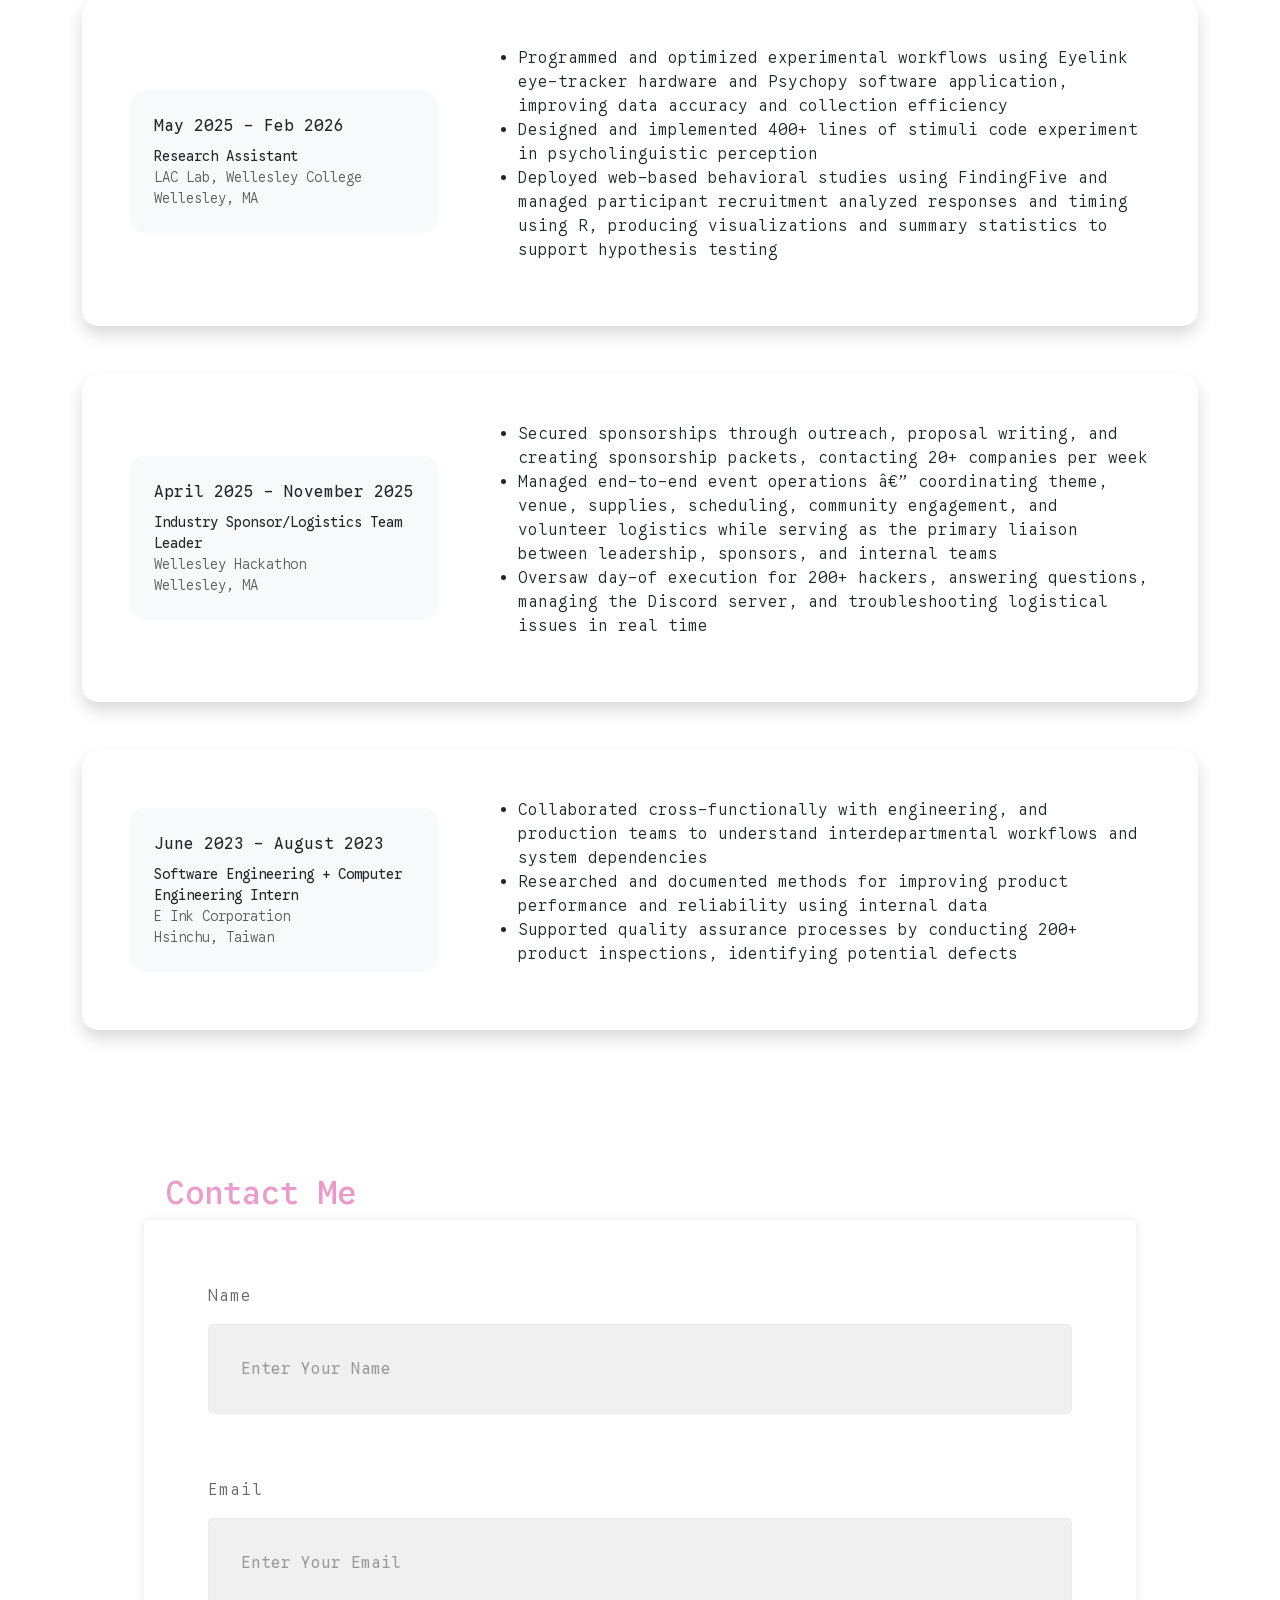
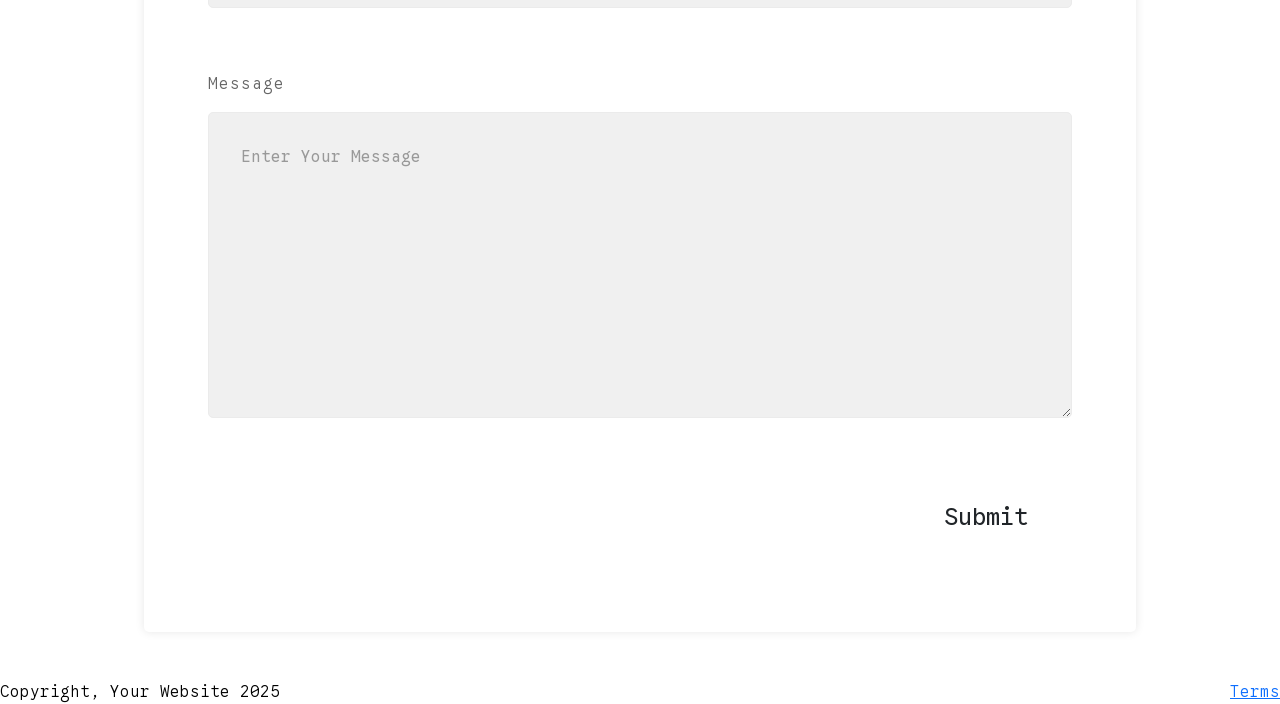
==== commit 396dc22c: "Added resume items and removed unused assets" ====
--- a/index.html
+++ b/index.html
@@ -168,7 +168,7 @@
                         </ul>
                     </div>
                     </div>
-                    <div class="timeline-item d-flex align-items-center" data-aos="fade-up" data-aos-delay="300">
+                    <div class="d-flex align-items-center" data-aos="fade-up" data-aos-delay="300">
                     <div class="timeline-icon me-3"><i class="bi-person-raised-hand"></i></div>
                     <div class="timeline-content">
                         <h3 class="timeline-title">Skills</h3>
@@ -181,7 +181,7 @@
                                 </h4>
                             </div>
                             <!-- NEW FLEX CONTAINER -->
-                            <div class="skills-container">
+                            <div class="skills-container mb-5">
                                 <span class="skill-pill">HTML</span>
                                 <span class="skill-pill">CSS</span>
                                 <span class="skill-pill">JavaScript</span>
@@ -194,13 +194,145 @@
                                 <span class="skill-pill">C</span>
                             </div>
 
-                        </div>
-                    </div>
-                    </div>
-                </div>
-            </div>
-                     
+                            <div class="d-flex align-items-center mb-3">
+                                <i class="bi bi-code-slash"></i> 
+                                <h4 class="fw-bolder mb-0">
+                                <span class="text-gradient d-inline">&ensp;Professional Tools</span>
+                                </h4>
+                            </div>
+                            <!-- NEW FLEX CONTAINER -->
+                            <div class="skills-container">
+                                <span class="skill-pill">Git</span>
+                                <span class="skill-pill">Microsoft Office</span>
+                                <span class="skill-pill">Figma</span>
+                                <span class="skill-pill">SR Eyelink</span>
+                                <span class="skill-pill">Finding Five</span>
+                                <span class="skill-pill">SPSS</span>
+                                <span class="skill-pill">AWS Cloud</span>
+                                <span class="skill-pill">Google Cloud</span>
+                            </div>
+                        </div>
+                    </div>
+                    </div>
+                </div>
+            </div>
          </section>
+
+         <section class ="py-5" id = "resume">
+            <div class = "container">
+                    <div class="d-flex align-items-center justify-content-between mb-4">
+                            <h2 class="fw-bolder mb-0 tagline">Experience</h2>
+                                <a class="fw-bolder mb-0 px-4 py-3 tagline flashing-btn" href="./assets/Audrey_s_Resume.pdf">
+                                    <div class="d-inline-block bi bi-download me-2"></div>
+                                    Download Resume
+                                </a>
+                            </div>
+                            <!-- Experience Card 1-->
+                            <div class="card shadow border-0 rounded-4 mb-5 tilt-image">
+                                <div class="card-body p-5">
+                                    <div class="row align-items-center gx-5">
+                                        <div class="col text-center text-lg-start mb-4 mb-lg-0">
+                                            <div class="bg-light p-4 rounded-4">
+                                                <div class="fw-bolder mb-2">Jan 2026 - Present </div>
+                                                <div class="small fw-bolder">AI Security Undergraduate Researcher</div>
+                                                <div class="small text-muted">MIT Sloan School of Management</div>
+                                                <div class="small text-muted">Cambridge, MA</div>
+                                            </div>
+                                        </div>
+                                        <div class="col-lg-8">
+                                            <ul>
+                                                <li>Evaluated AI security and risk materials to architect a comprehensive survey, defining 10+ core metrics to capture industry sentiment about AI security culture in organizations</li>
+                                                <li>Processed and visualized 150+ survey data points to identify key trends, authoring the foundational analysis for an upcoming academic paper on AI security culture</li>
+                                        </ul></div>
+                                    </div>
+                                </div>
+                            </div>
+                            <!-- Experience Card 2-->
+                            <div class="card shadow border-0 rounded-4 mb-5 tilt-image">
+                                <div class="card-body p-5">
+                                    <div class="row align-items-center gx-5">
+                                        <div class="col text-center text-lg-start mb-4 mb-lg-0">
+                                            <div class="bg-light p-4 rounded-4">
+                                                <div class="fw-bolder mb-2">Sept 2025 - Dec 2025</div>
+                                                <div class="small fw-bolder">Startup Intern</div>
+                                                <div class="small text-muted">avocadohealth.ai</div>
+                                                <div class="small text-muted">San Diego, CA (Remote)</div>
+                                            </div>
+                                        </div>
+                                        <div class="col-lg-8">
+                                            <ul>
+                                                <li>Sourced and analyzed medical journals and research aritcles to strengthen the company's AI health database</li>
+                                                <li>Explored email merketing models in digital health and conducted competitor analysis in pediatric AI space</li>
+                                        </ul></div>
+                                    </div>
+                                </div>
+                            </div>
+                             <!-- Experience Card 3-->
+                            <div class="card shadow border-0 rounded-4 mb-5 tilt-image">
+                                <div class="card-body p-5">
+                                    <div class="row align-items-center gx-5">
+                                        <div class="col text-center text-lg-start mb-4 mb-lg-0">
+                                            <div class="bg-light p-4 rounded-4">
+                                                <div class="fw-bolder mb-2">May 2025 - Feb 2026 </div>
+                                                <div class="small fw-bolder">Research Assistant</div>
+                                                <div class="small text-muted">LAC Lab, Wellesley College</div>
+                                                <div class="small text-muted">Wellesley, MA</div>
+                                            </div>
+                                        </div>
+                                        <div class="col-lg-8">
+                                            <ul>
+                                                <li>Programmed and optimized experimental workflows using Eyelink eye-tracker hardware and Psychopy software application, improving data accuracy and collection efficiency</li>
+                                                <li>Designed and implemented 400+ lines of stimuli code experiment in psycholinguistic perception</li>
+                                                <li>Deployed web-based behavioral studies using FindingFive and managed participant recruitment analyzed responses and timing using R, producing visualizations and summary statistics to support hypothesis testing</li>
+                                        </ul></div>
+                                    </div>
+                                </div>
+                            </div>
+                            <!-- Experience Card 4-->
+                            <div class="card shadow border-0 rounded-4 mb-5 tilt-image">
+                                <div class="card-body p-5">
+                                    <div class="row align-items-center gx-5">
+                                        <div class="col text-center text-lg-start mb-4 mb-lg-0">
+                                            <div class="bg-light p-4 rounded-4">
+                                                <div class="fw-bolder mb-2">April 2025 - November 2025 </div>
+                                                <div class="small fw-bolder">Industry Sponsor/Logistics Team Leader</div>
+                                                <div class="small text-muted">Wellesley Hackathon</div>
+                                                <div class="small text-muted">Wellesley, MA</div>
+                                            </div>
+                                        </div>
+                                        <div class="col-lg-8">
+                                            <ul>
+                                                <li>Secured sponsorships through outreach, proposal writing, and creating sponsorship packets, contacting 20+ companies per week</li>
+                                                <li>Managed end-to-end event operations — coordinating theme, venue, supplies, scheduling, community engagement, and volunteer logistics while serving as the primary liaison between leadership, sponsors, and internal teams</li>
+                                                <li>Oversaw day-of execution for 200+ hackers, answering questions, managing the Discord server, and troubleshooting logistical issues in real time</li>
+                                        </ul></div>
+                                    </div>
+                                </div>
+                            </div>
+                            <!-- Experience Card 5-->
+                            <div class="card shadow border-0 rounded-4 mb-5 tilt-image">
+                                <div class="card-body p-5">
+                                    <div class="row align-items-center gx-5">
+                                        <div class="col text-center text-lg-start mb-4 mb-lg-0">
+                                            <div class="bg-light p-4 rounded-4">
+                                                <div class="fw-bolder mb-2">June 2023 - August 2023 </div>
+                                                <div class="small fw-bolder">Software Engineering + Computer Engineering Intern</div>
+                                                <div class="small text-muted">E Ink Corporation</div>
+                                                <div class="small text-muted">Hsinchu, Taiwan</div>
+                                            </div>
+                                        </div>
+                                        <div class="col-lg-8">
+                                            <ul>
+                                                <li>Collaborated cross-functionally with engineering, and production teams to understand interdepartmental workflows and system dependencies</li>
+                                                <li>Researched and documented methods for improving product performance and reliability using internal data</li>
+                                                <li>Supported quality assurance processes by conducting 200+ product inspections, identifying potential defects</li>
+                                        </ul></div>
+                                    </div>
+                                </div>
+                            </div>
+                        </div>
+         </section>
+         
          <section class = "py-5" id = "contact">
         <div class="container px-4 px-md-5">
             <h2 class="subtitle px-4 px-md-5">
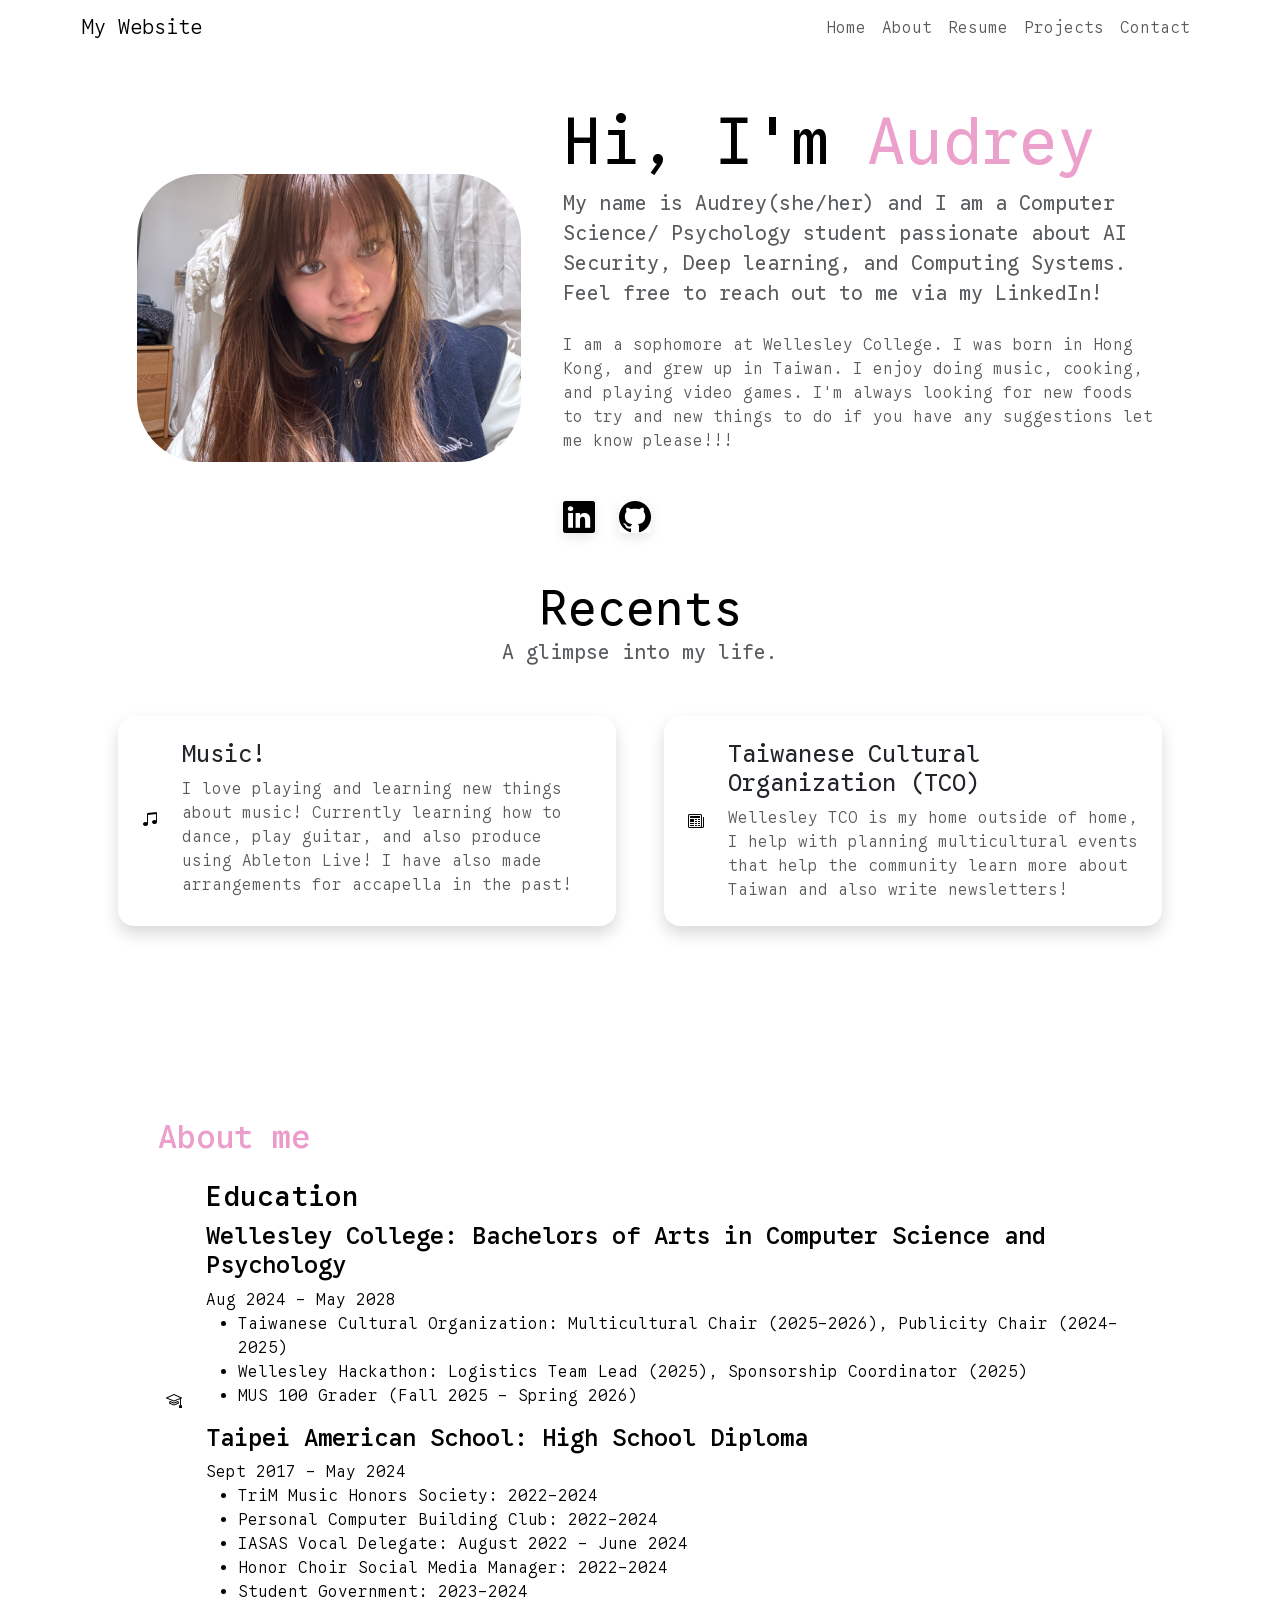
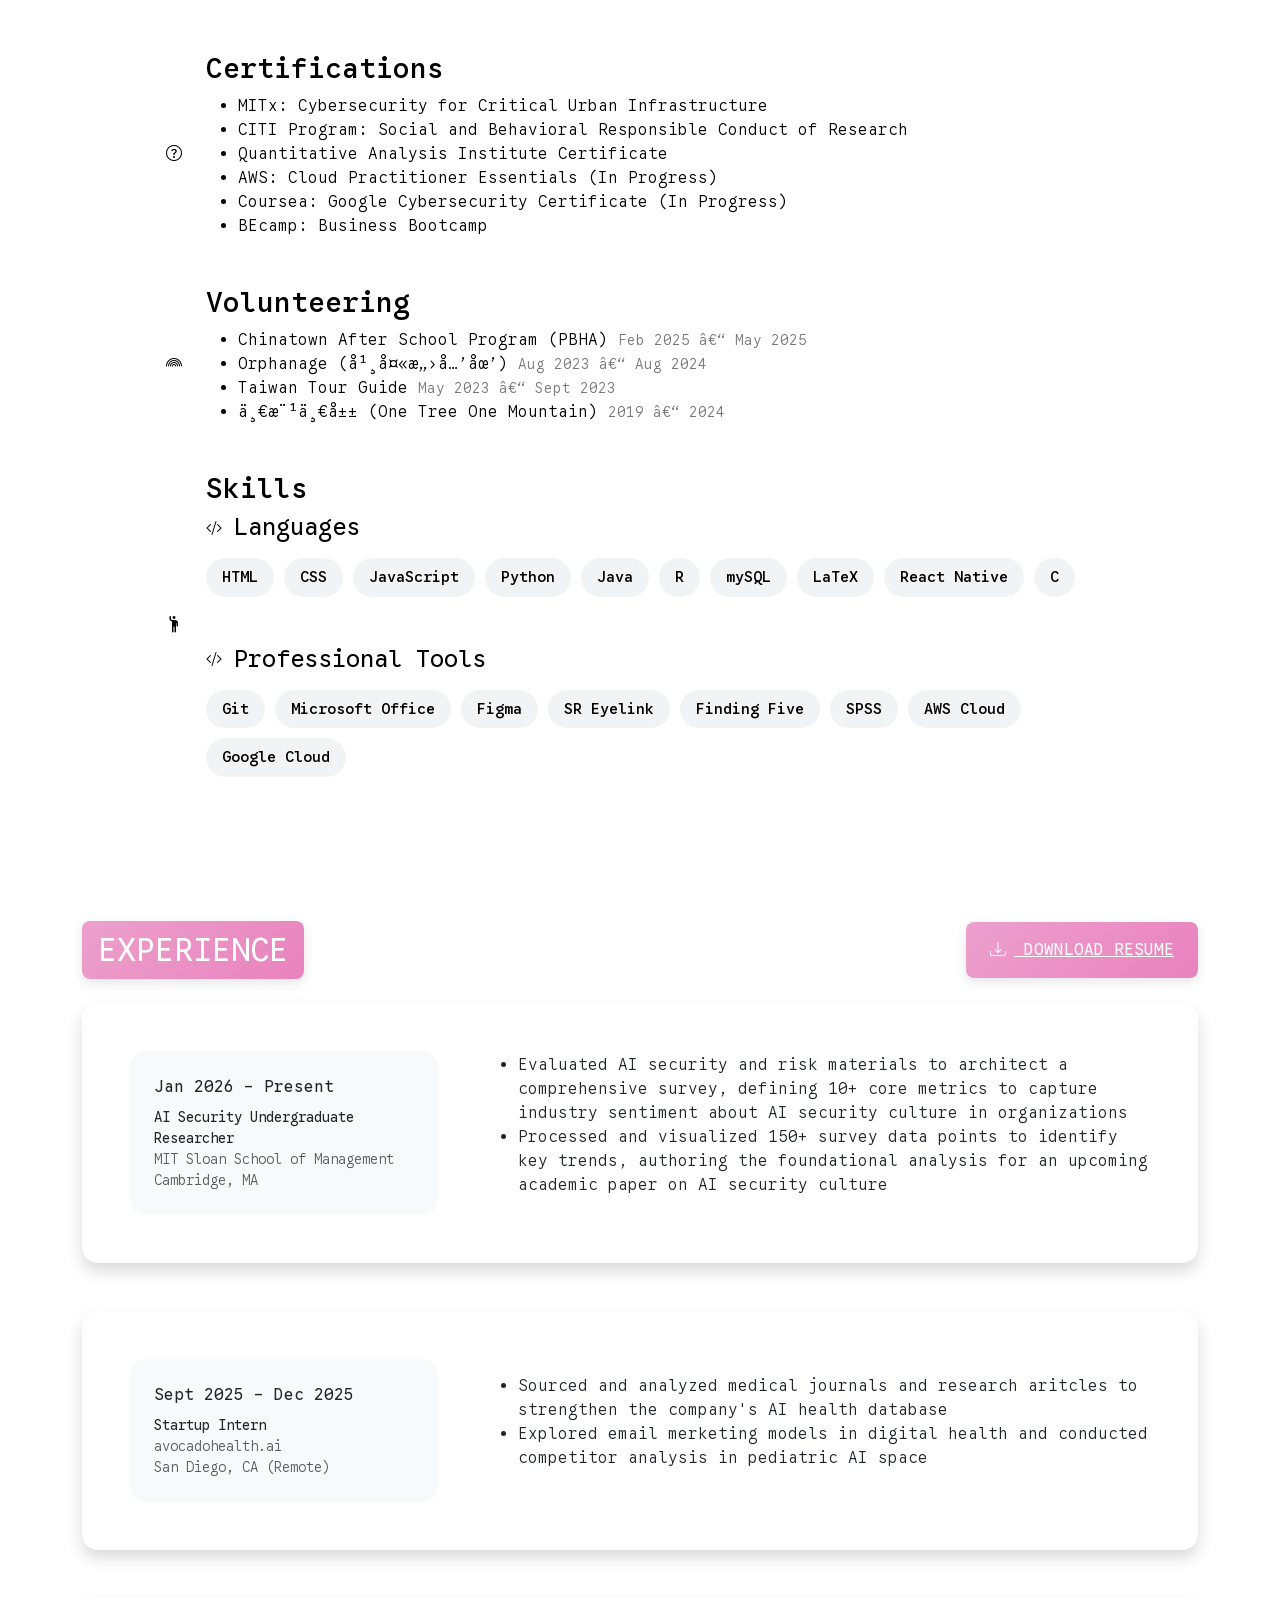
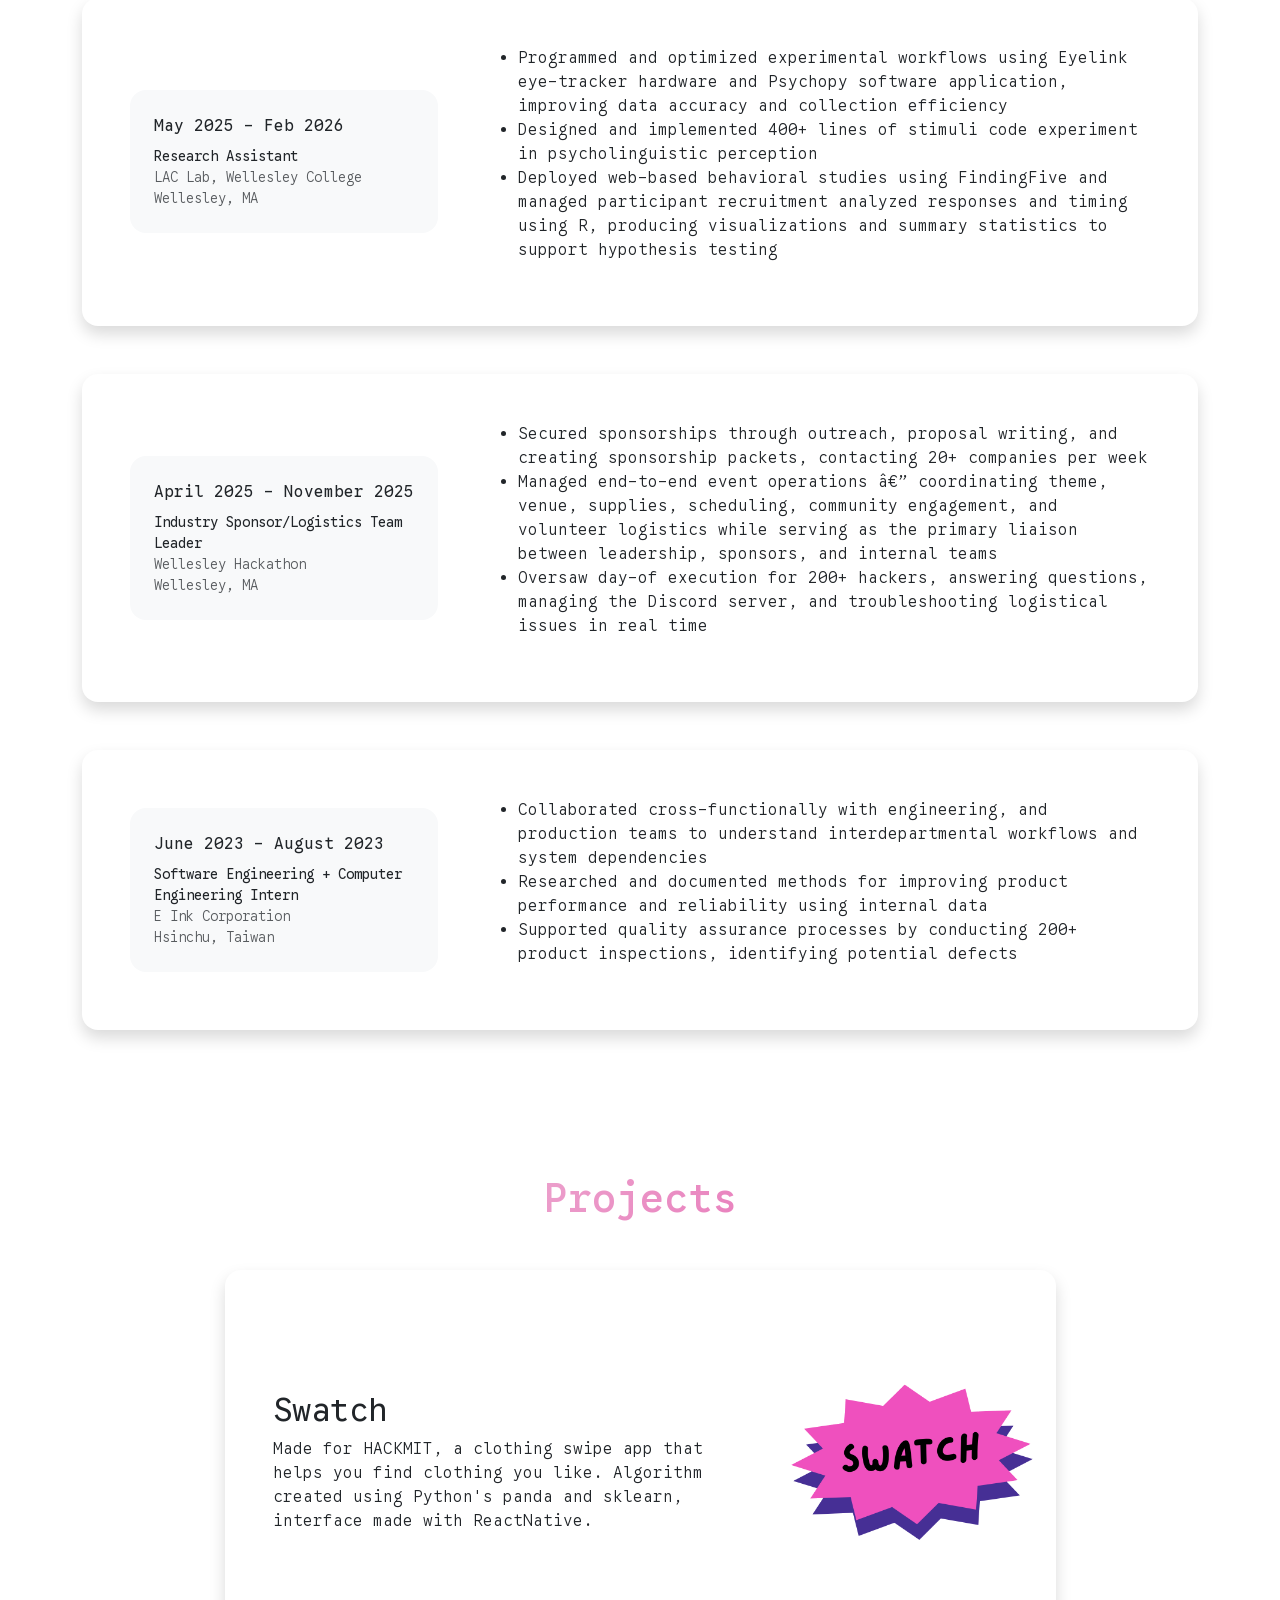
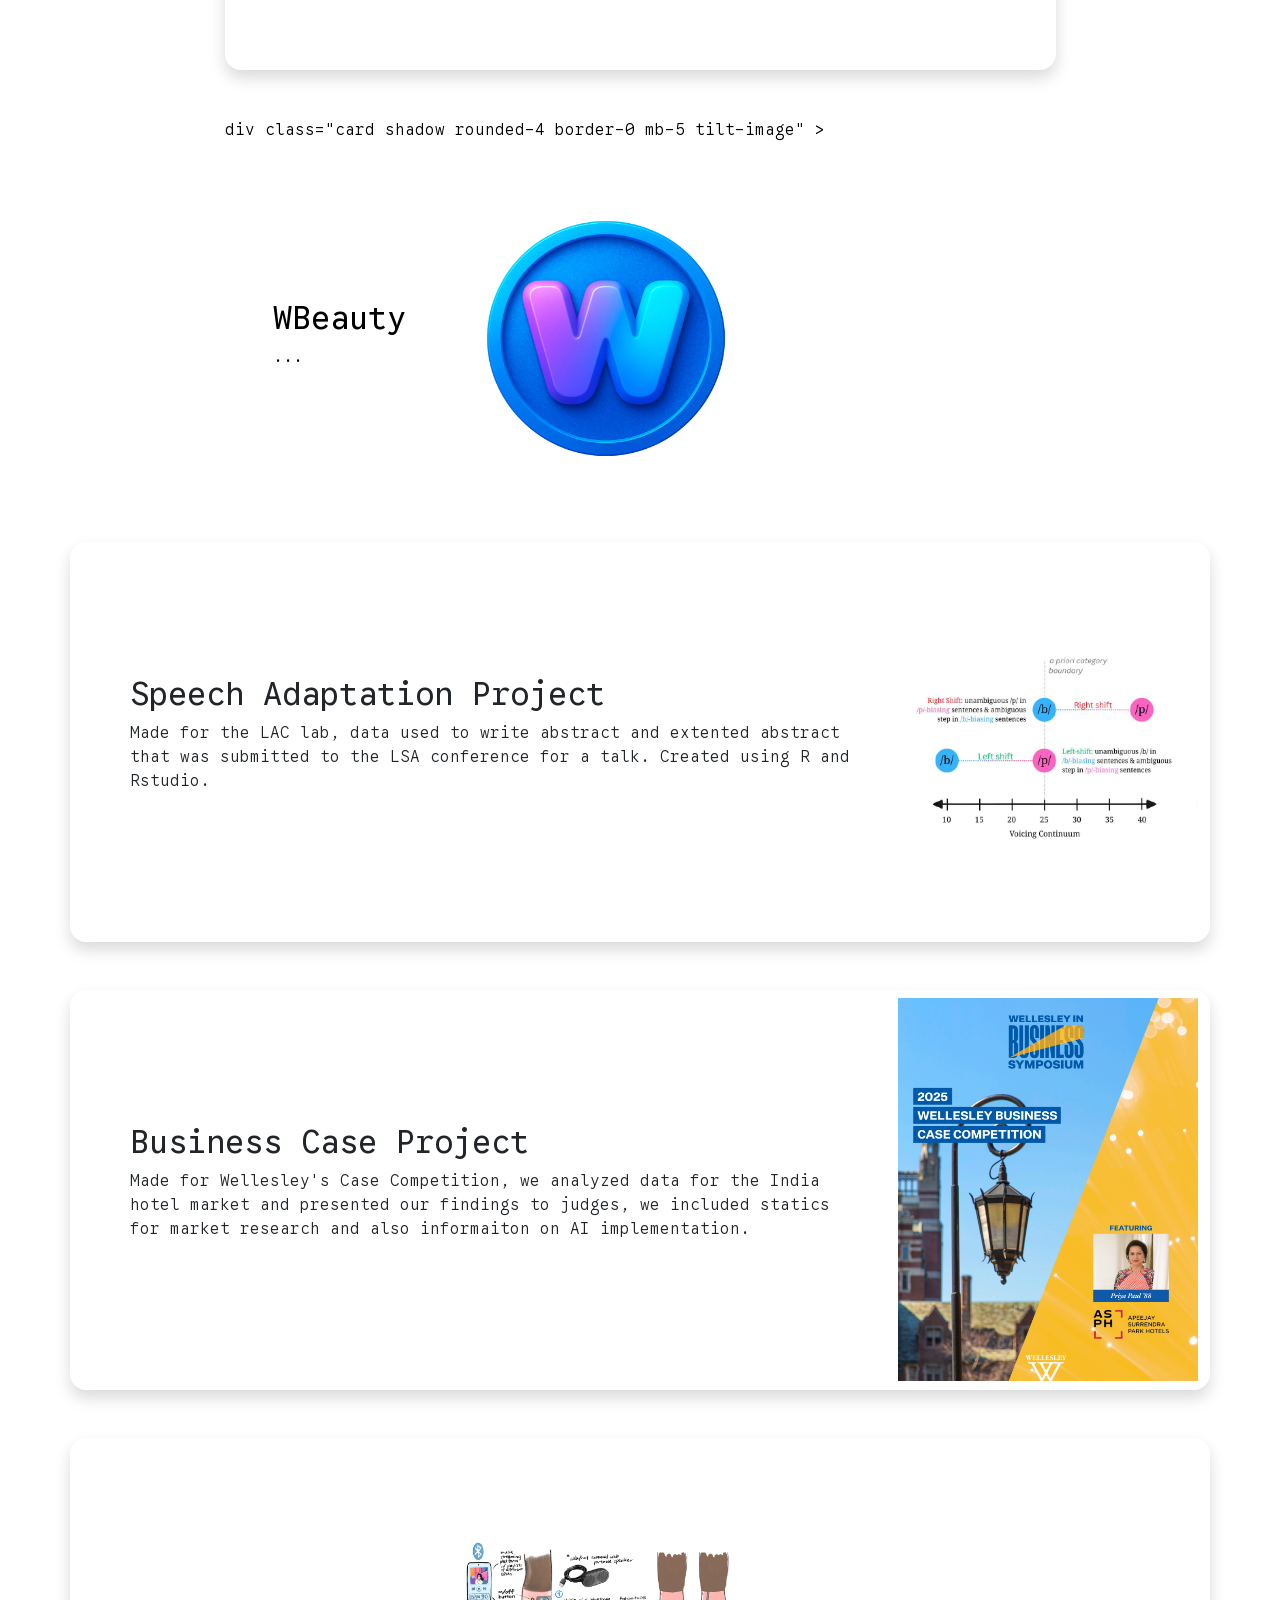
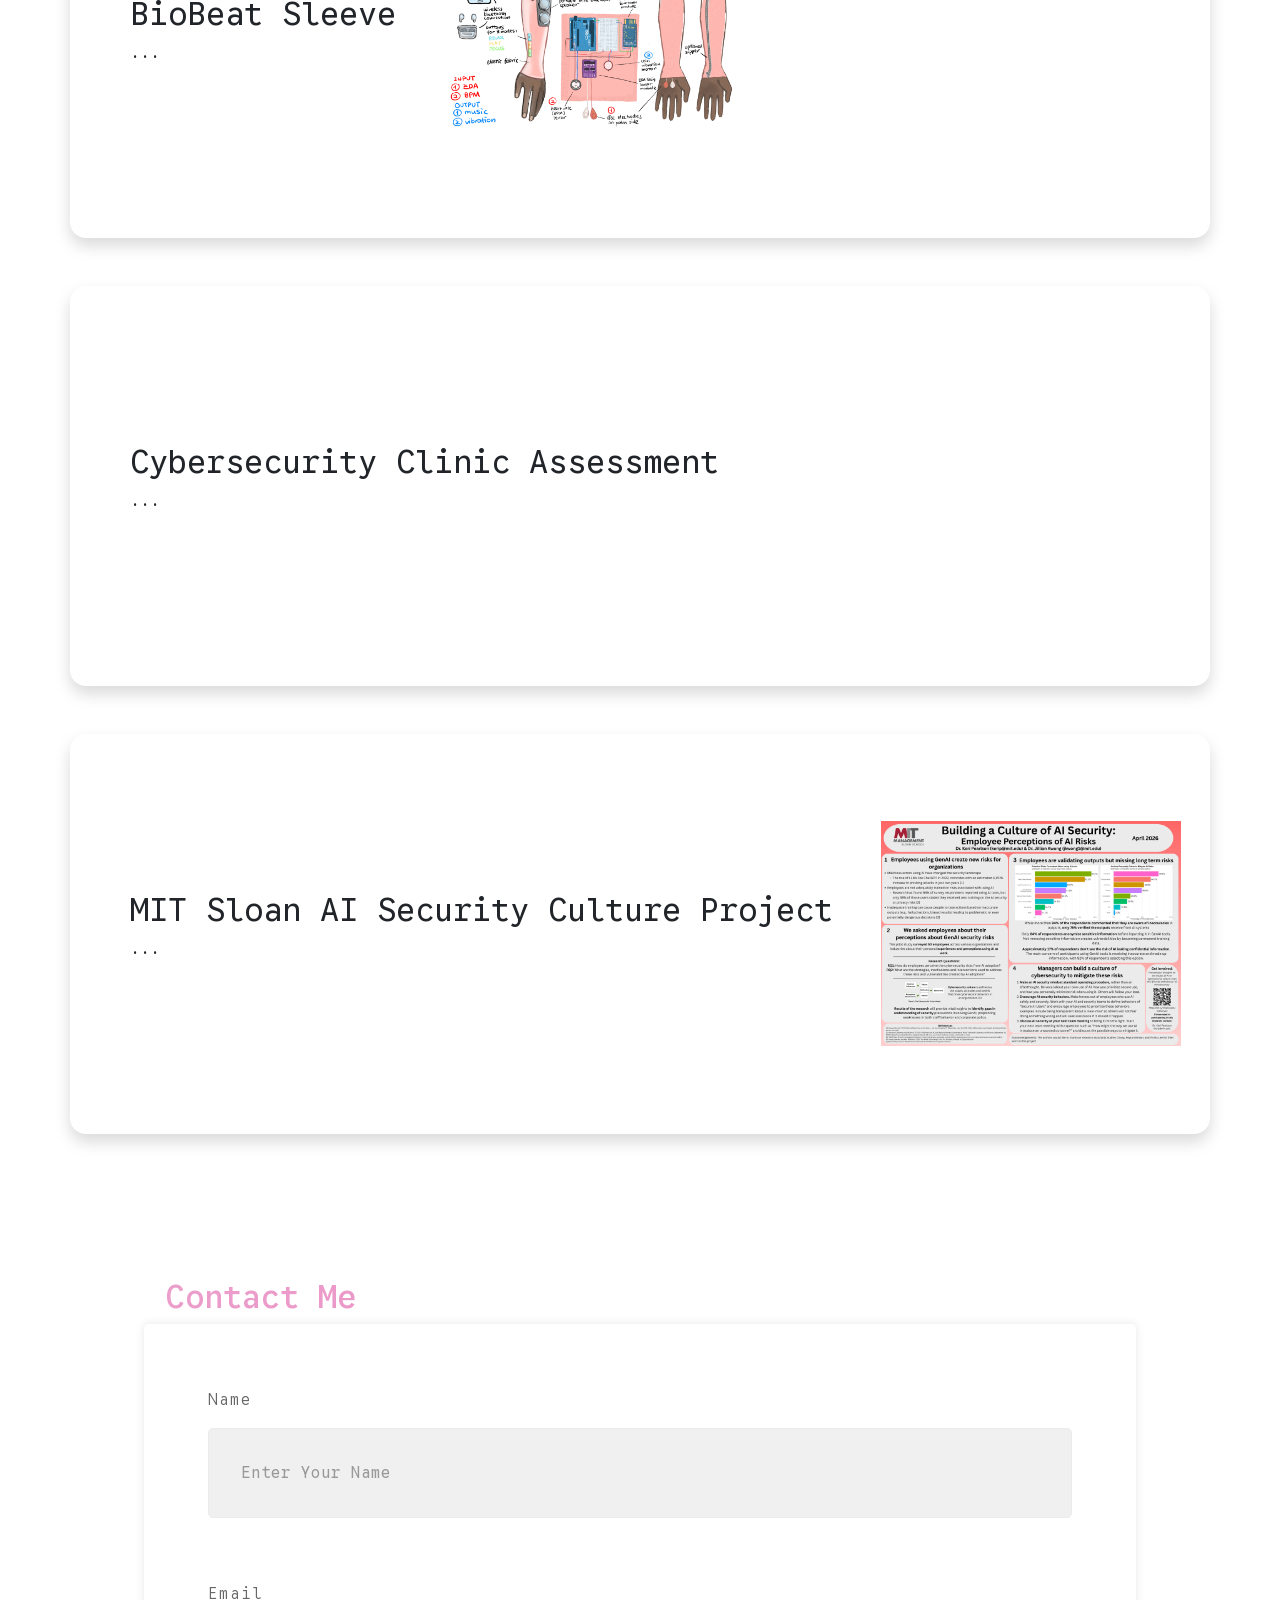
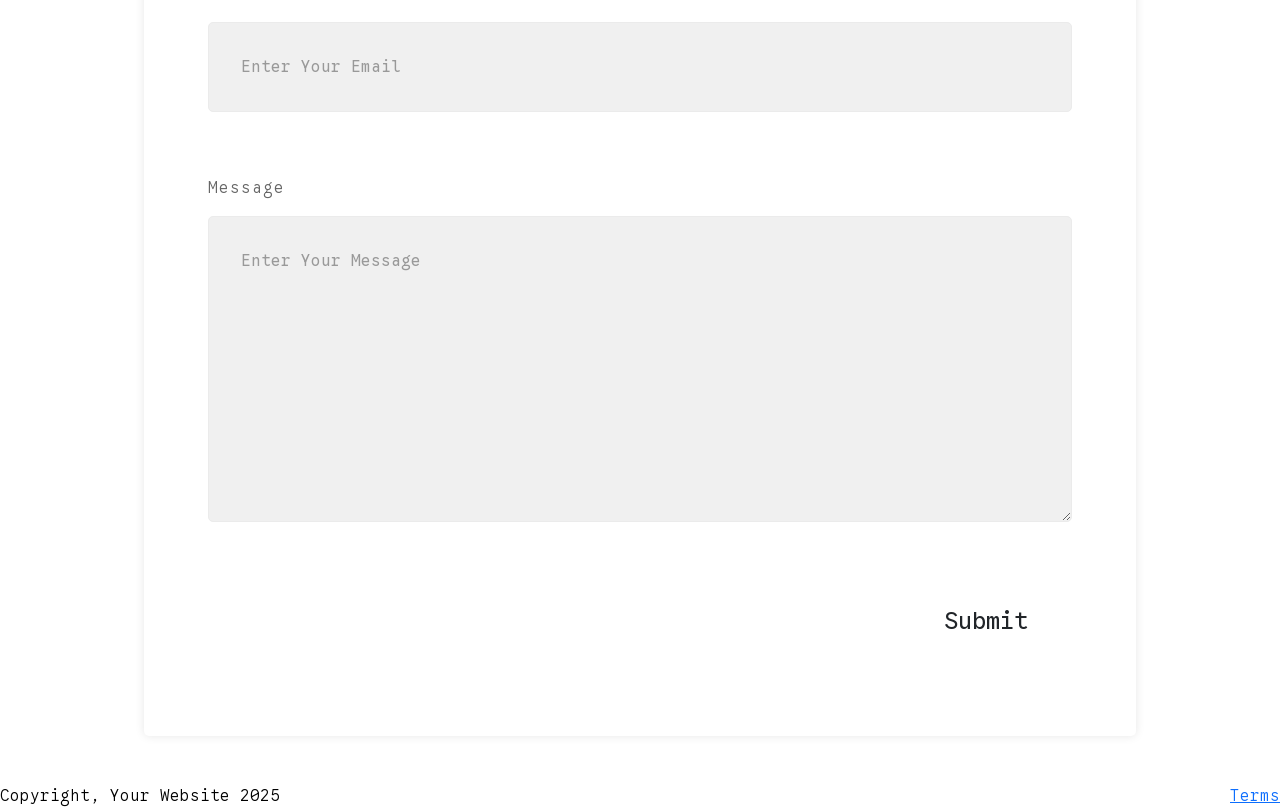
==== commit b624d232: "Project Update (WIP)" ====
--- a/index.html
+++ b/index.html
@@ -332,7 +332,95 @@
                             </div>
                         </div>
          </section>
-         
+         <section class = "py-5" id = "projects">
+            <div class="container">
+                    <div class="text-center mb-5">
+                        <h1><span class="subtitle">Projects</span></h1>
+                    </div>
+                    <div class="row justify-content-center">
+                        <div class="col-lg-11 col-xl-9 col-xxl-8" >
+                            <!-- Project Card 1-->
+                            <div class="card shadow rounded-4 border-0 mb-5 tilt-image" >
+                                <div class="card-body p-0">
+                                    <div class="d-flex align-items-center">
+                                        <div class="p-5">
+                                            <h2 class="fw-bolder">Swatch</h2>
+                                            <p>Made for HACKMIT, a clothing swipe app that helps you find clothing you like. Algorithm created using Python's panda and sklearn, interface made with ReactNative. </p>
+                                        </div>
+                                        <img class="project-img" src="assets/swatch-logo-nav.png" alt="Swatch image" />
+                                    </div>
+                                </div>
+                            </div>
+                            div class="card shadow rounded-4 border-0 mb-5 tilt-image" >
+                                <div class="card-body p-0">
+                                    <div class="d-flex align-items-center">
+                                        <div class="p-5">
+                                            <h2 class="fw-bolder">WBeauty</h2>
+                                            <p>...</p>
+                                        </div>
+                                        <img class="project-img" src="assets/Wbeauty logo.png" alt="WBeauty image" />
+                                    </div>
+                                </div>
+                            </div>
+                            <div class="card shadow rounded-4 border-0 mb-5 tilt-image">
+                                <div class="card-body p-0">
+                                    <div class="d-flex align-items-center">
+                                        <div class="p-5">
+                                            <h2 class="fw-bolder">Speech Adaptation Project</h2>
+                                            <p>Made for the LAC lab, data used to write abstract and extented abstract that was submitted to the LSA conference for a talk. Created using R and Rstudio.</p>
+                                        </div>
+                                        <img class="project-img" src="assets/Lab.png" alt="placeholder image" />
+                                    </div>
+                                </div>
+                            </div>
+                            <div class="card shadow rounded-4 border-0 mb-5 tilt-image">
+                                <div class="card-body p-0">
+                                    <div class="d-flex align-items-center">
+                                        <div class="p-5">
+                                            <h2 class="fw-bolder">Business Case Project</h2>
+                                            <p>Made for Wellesley's Case Competition, we analyzed data for the India hotel market and presented our findings to judges, we included statics for market research and also informaiton on AI implementation.</p>
+                                        </div>
+                                        <img class="project-img" src="assets/WBCC.png" alt="placeholder image" />
+                                    </div>
+                                </div>
+                            </div>
+                            <div class="card shadow rounded-4 border-0 mb-5 tilt-image">
+                                <div class="card-body p-0">
+                                    <div class="d-flex align-items-center">
+                                        <div class="p-5">
+                                            <h2 class="fw-bolder">BioBeat Sleeve</h2>
+                                            <p>...</p>
+                                        </div>
+                                        <img class="project-img" src="assets/Biobeat_proto.png" alt="placeholder image" />
+                                    </div>
+                                </div>
+                            </div>
+                            <div class="card shadow rounded-4 border-0 mb-5 tilt-image">
+                                <div class="card-body p-0">
+                                    <div class="d-flex align-items-center">
+                                        <div class="p-5">
+                                            <h2 class="fw-bolder">Cybersecurity Clinic Assessment</h2>
+                                            <p>...</p>
+                                        </div>
+                                        <img class="project-img" src="assets/Cybersecurity Clinic.png" alt="placeholder image" />
+                                    </div>
+                                </div>
+                            </div>
+                            <div class="card shadow rounded-4 border-0 mb-5 tilt-image">
+                                <div class="card-body p-0">
+                                    <div class="d-flex align-items-center">
+                                        <div class="p-5">
+                                            <h2 class="fw-bolder">MIT Sloan AI Security Culture Project</h2>
+                                            <p>...</p>
+                                        </div>
+                                        <img class="project-img" src="assets/Building a Culture of AI Security.png" alt="placeholder image" />
+                                    </div>
+                                </div>
+                            </div>
+                        </div>
+                    </div>
+                </div>
+         </section>
          <section class = "py-5" id = "contact">
         <div class="container px-4 px-md-5">
             <h2 class="subtitle px-4 px-md-5">
--- a/styles.css
+++ b/styles.css
@@ -91,11 +91,15 @@
 }
 
 .project-img {
-    width: 300;       
-    height: 400;  
-    overflow: hidden; 
-    object-fit: contain;    
-  }
+  width: auto;  
+  height: 400; 
+  object-fit: contain;    
+  max-width: 300px;
+}
+
+.card .d-flex{
+  align-items: stretch;
+}
 
 .skills-container {
   display: flex;
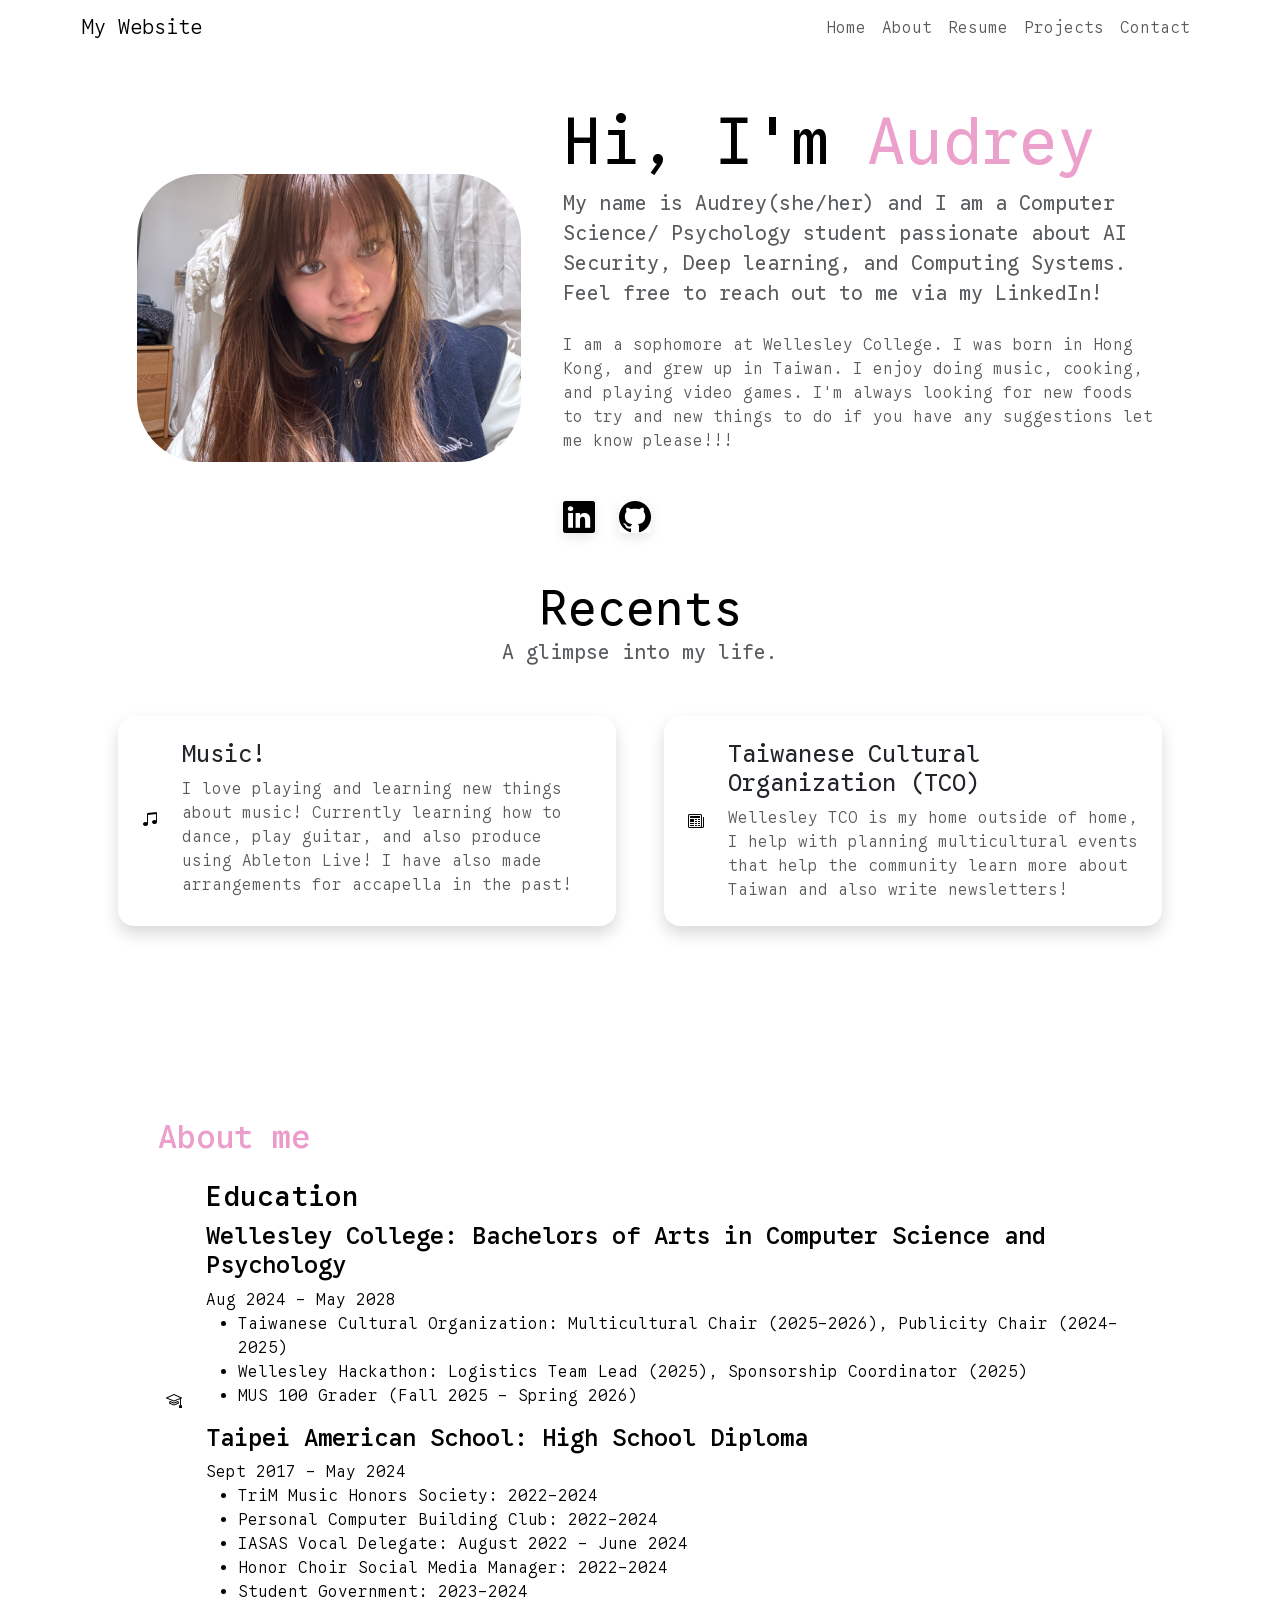
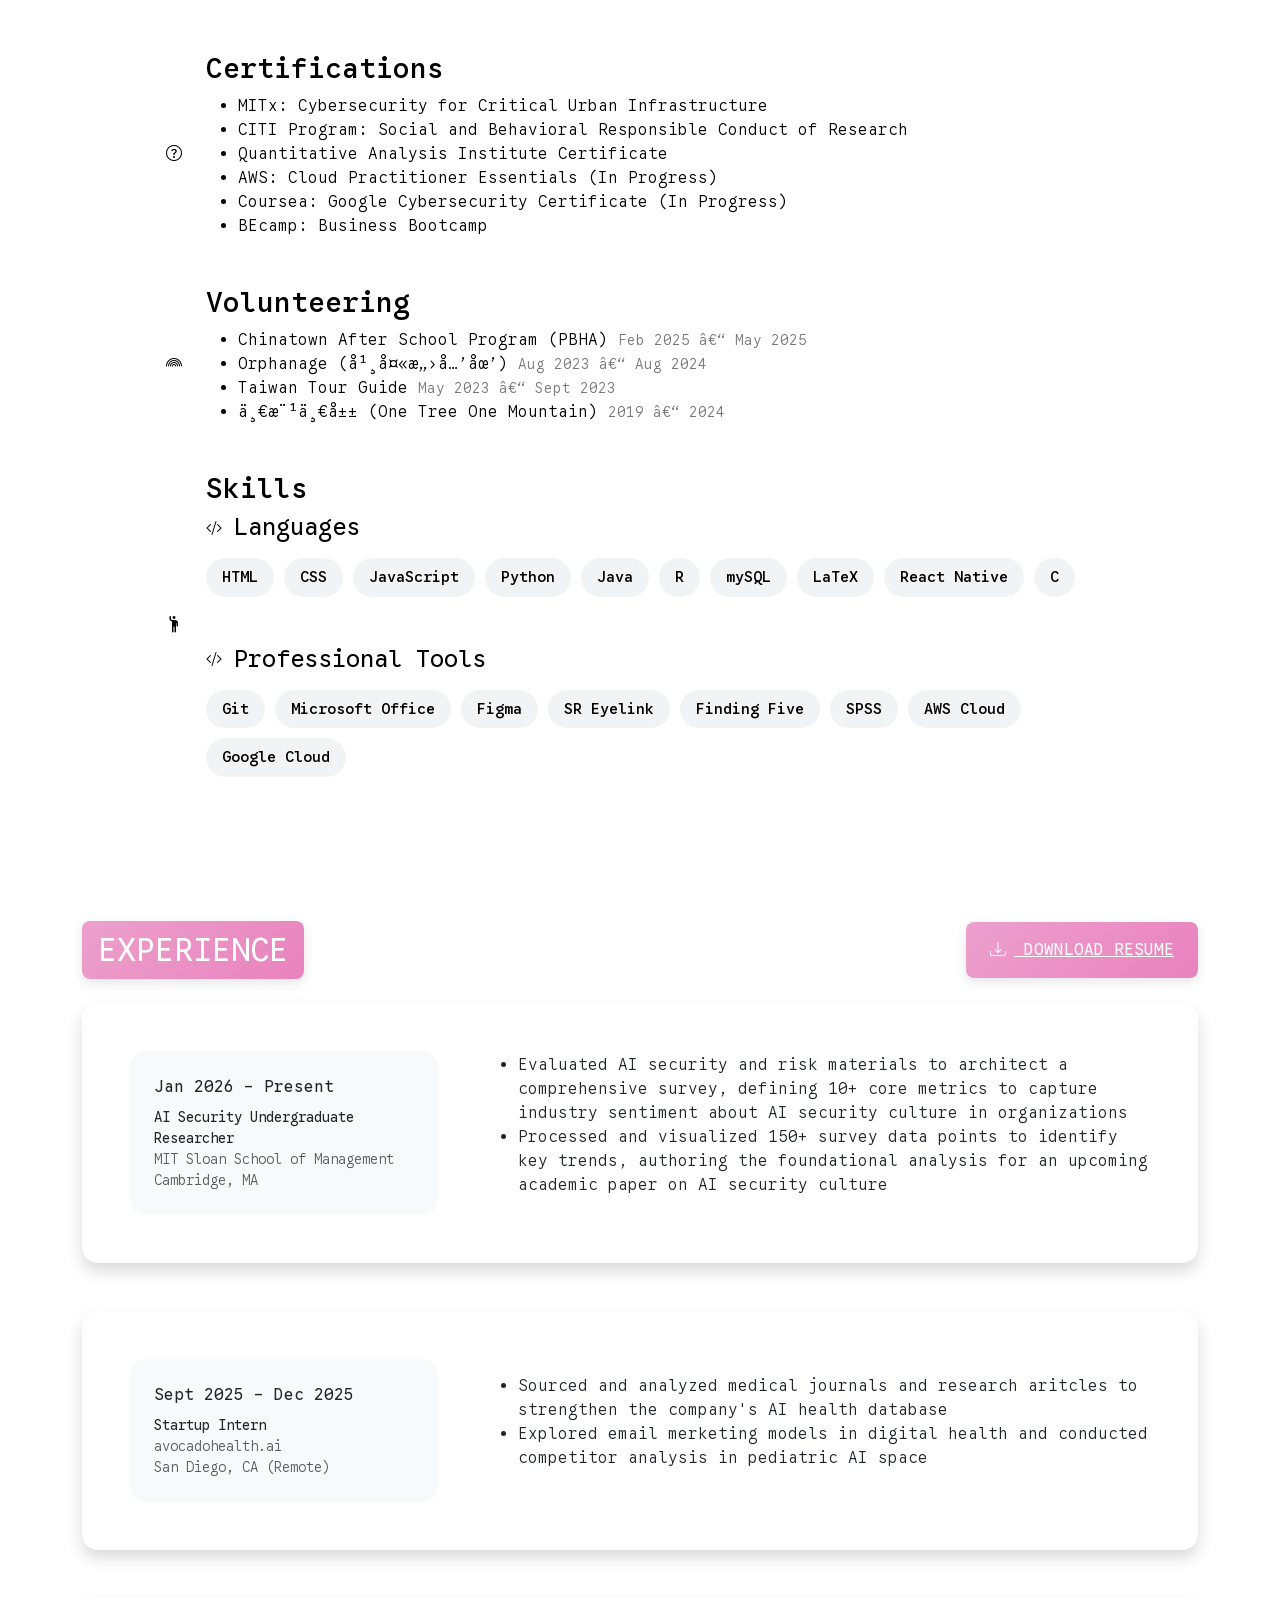
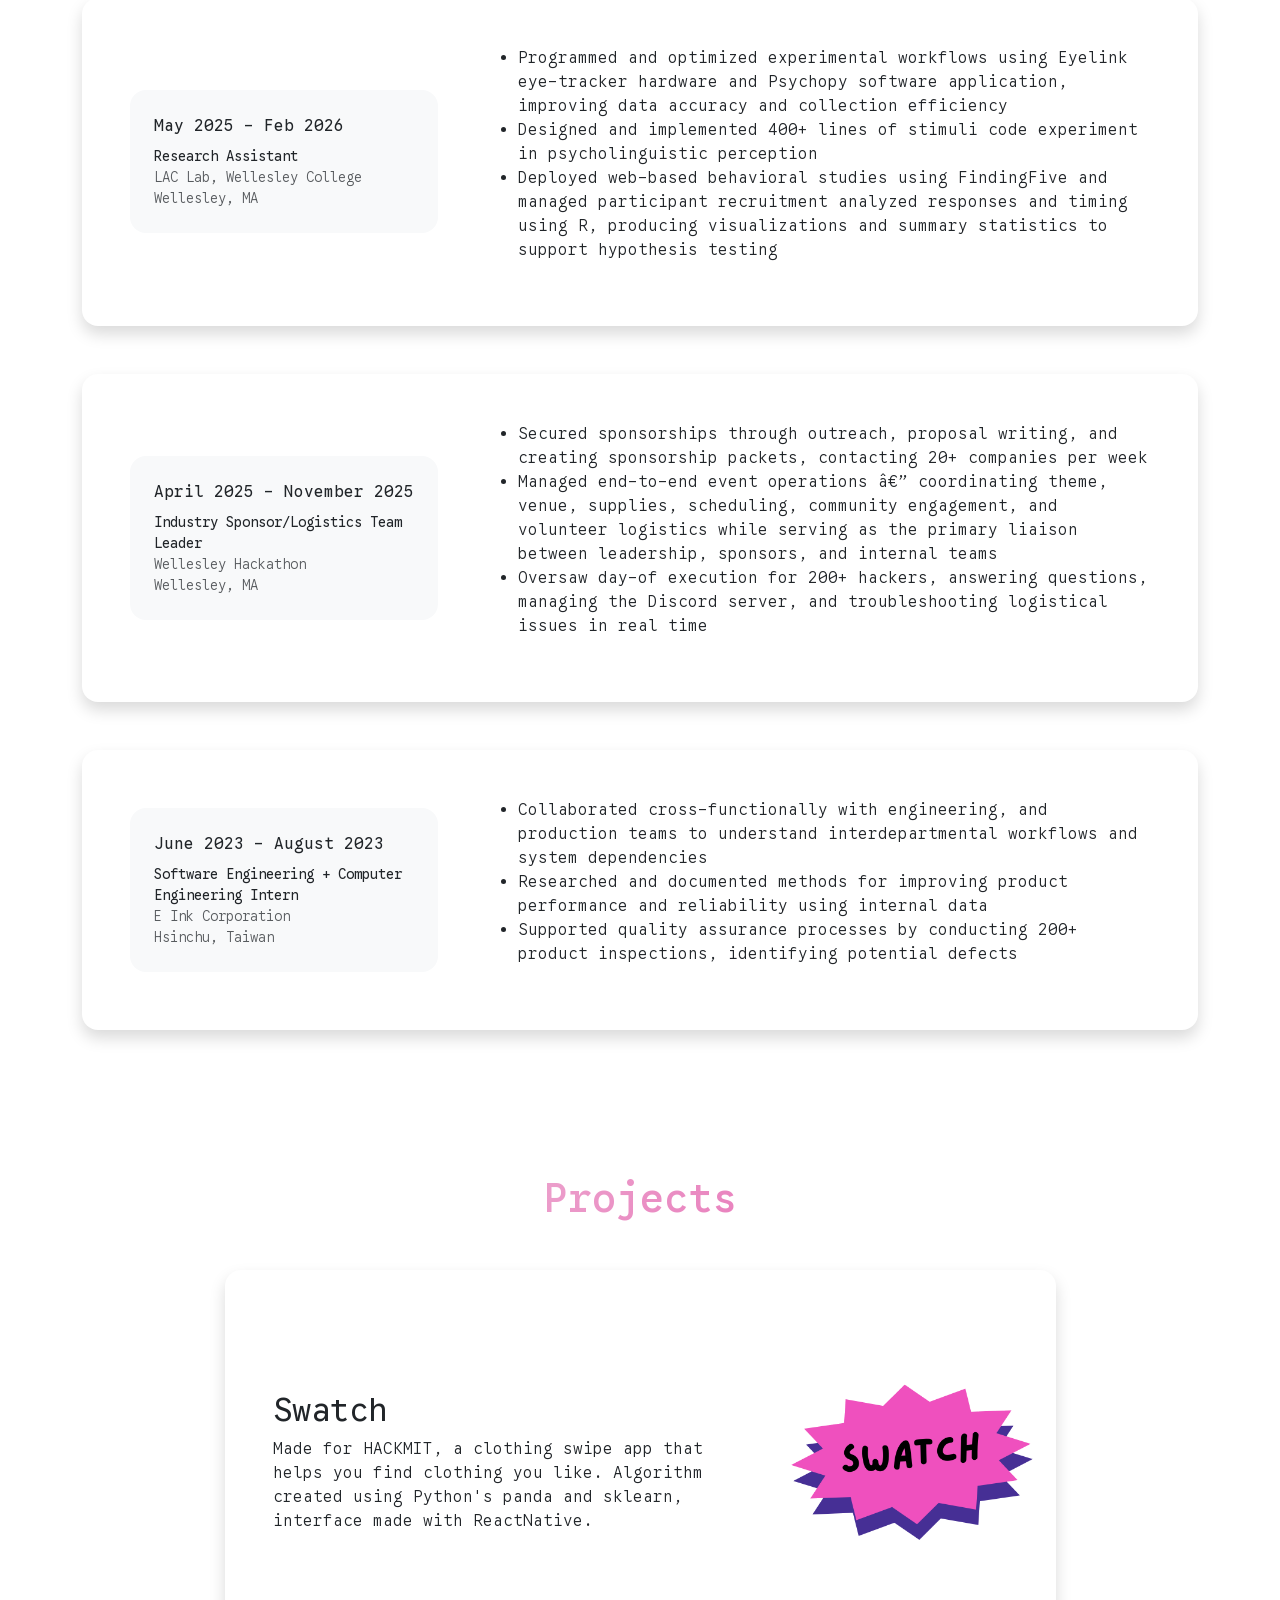
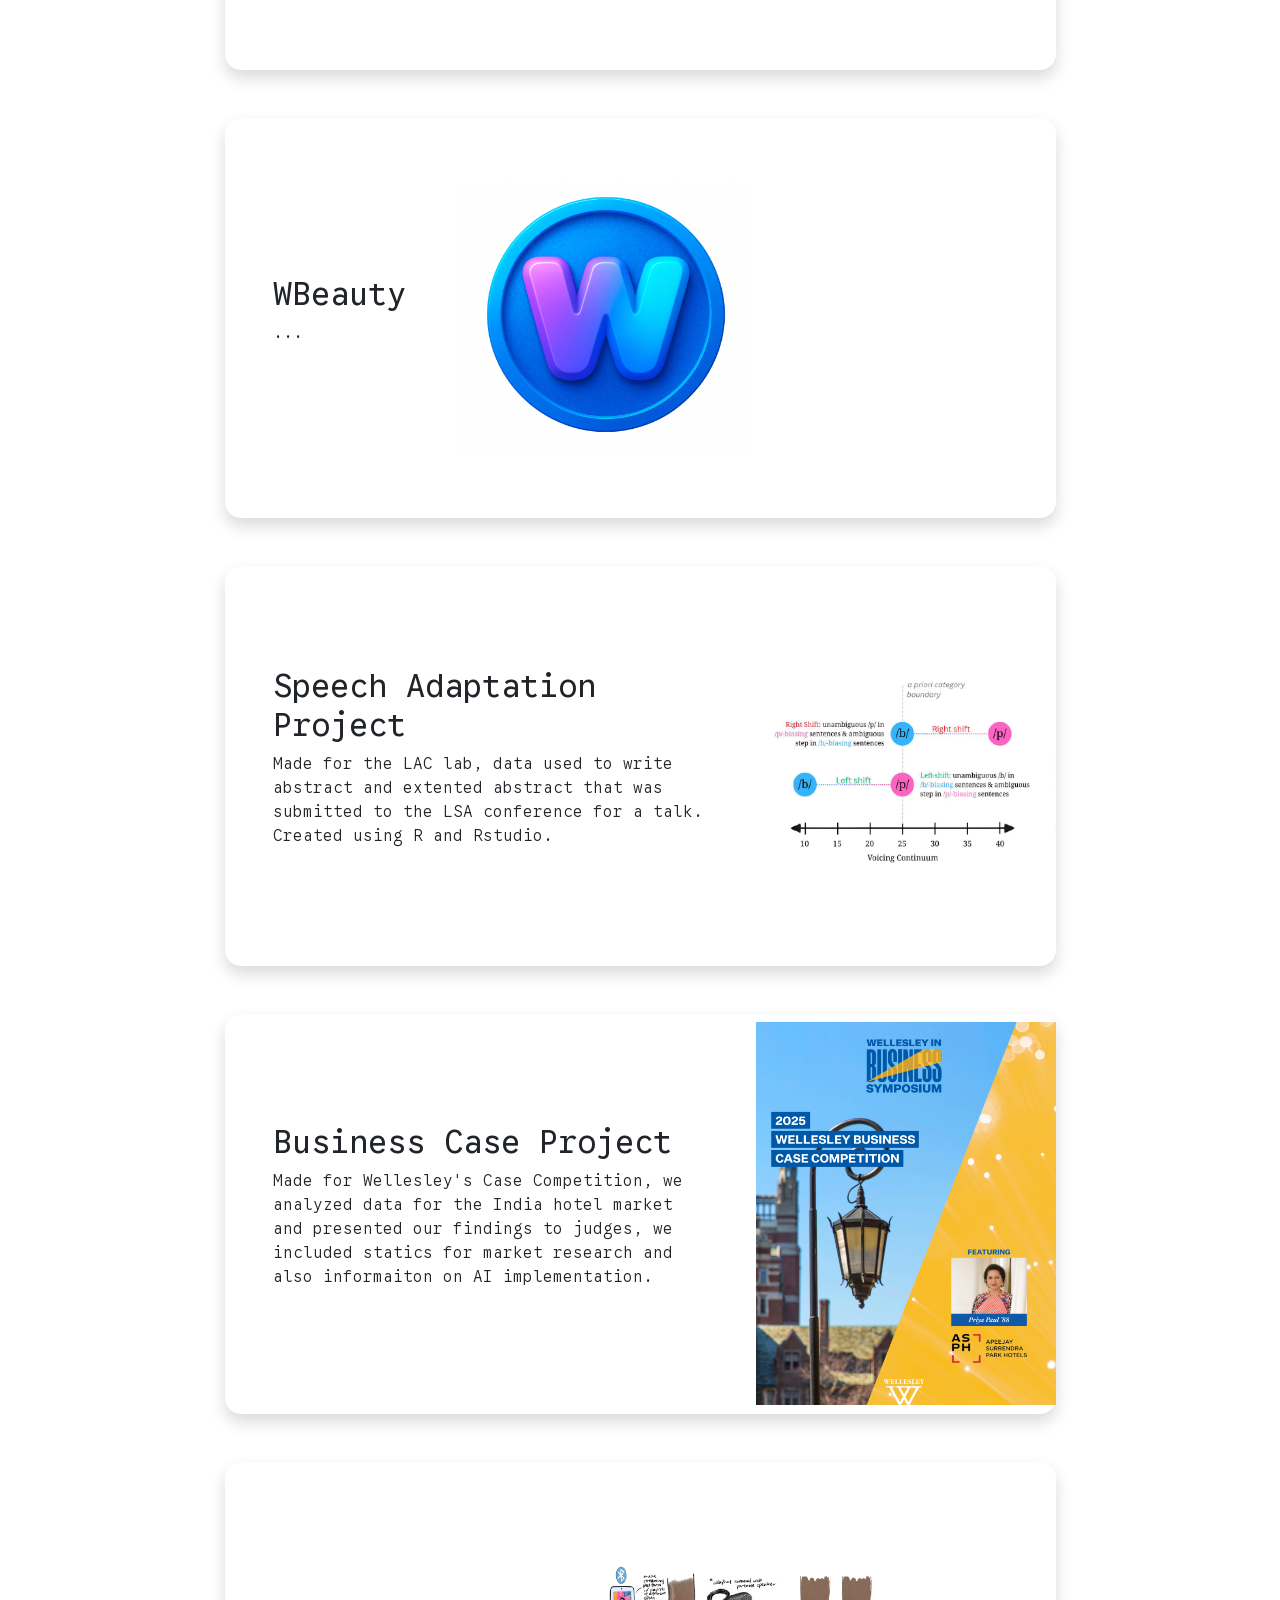
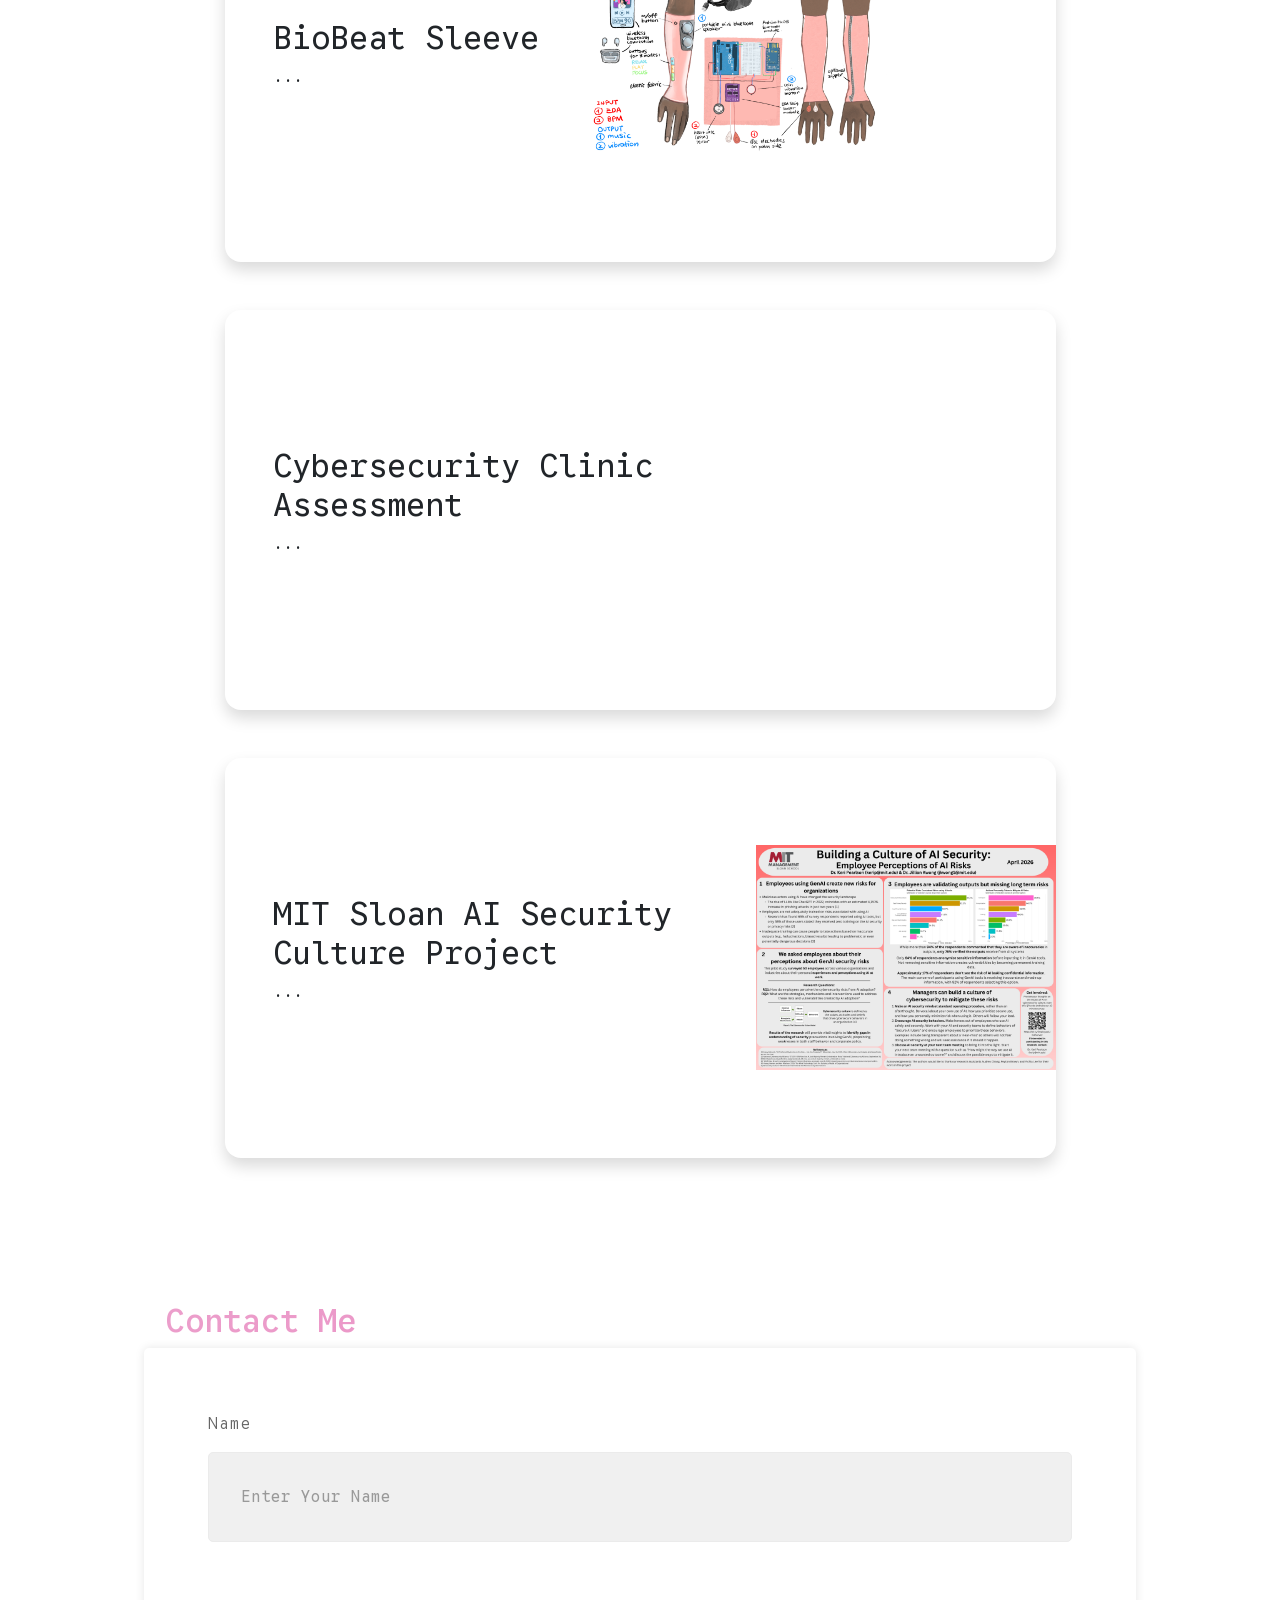
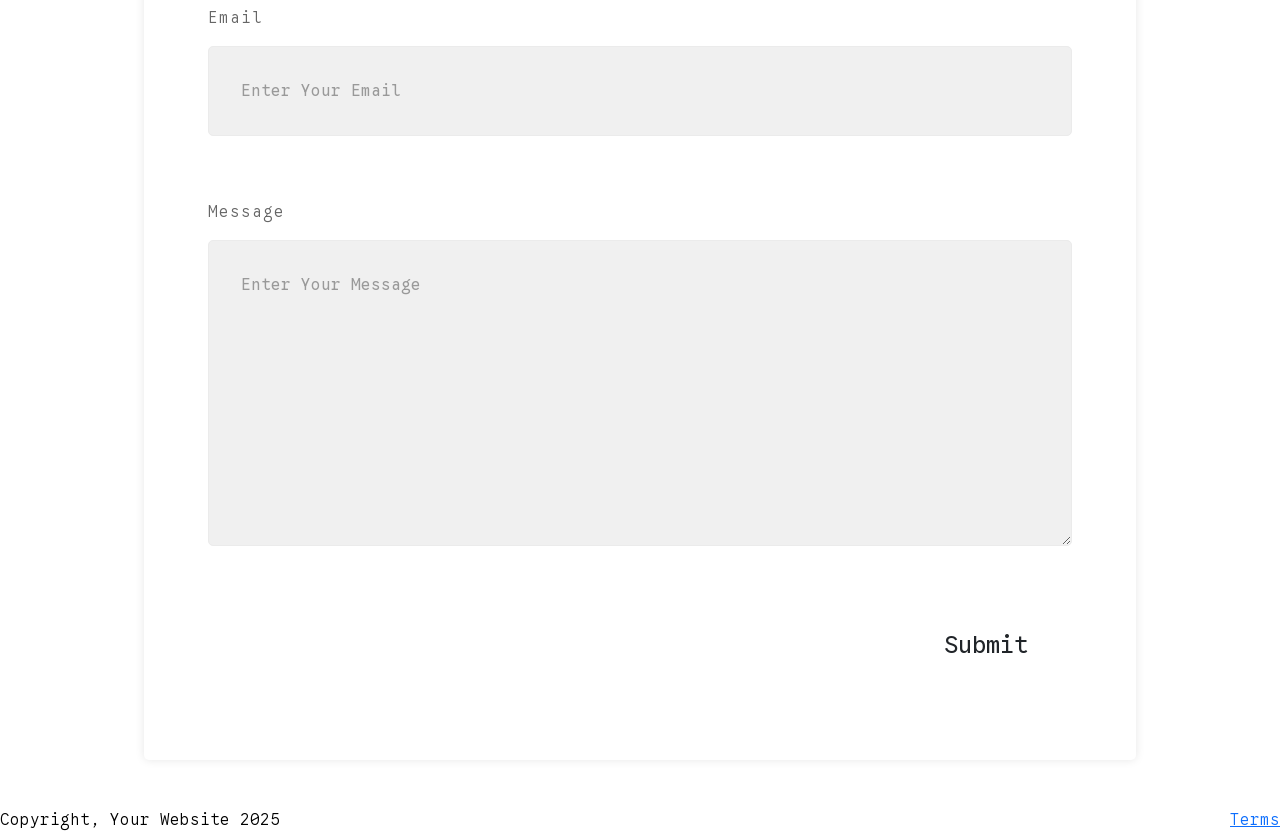
==== commit fcfd0c26: "Update README.md" ====
--- a/index.html
+++ b/index.html
@@ -351,7 +351,7 @@
                                     </div>
                                 </div>
                             </div>
-                            div class="card shadow rounded-4 border-0 mb-5 tilt-image" >
+                            <div class="card shadow rounded-4 border-0 mb-5 tilt-image" >
                                 <div class="card-body p-0">
                                     <div class="d-flex align-items-center">
                                         <div class="p-5">
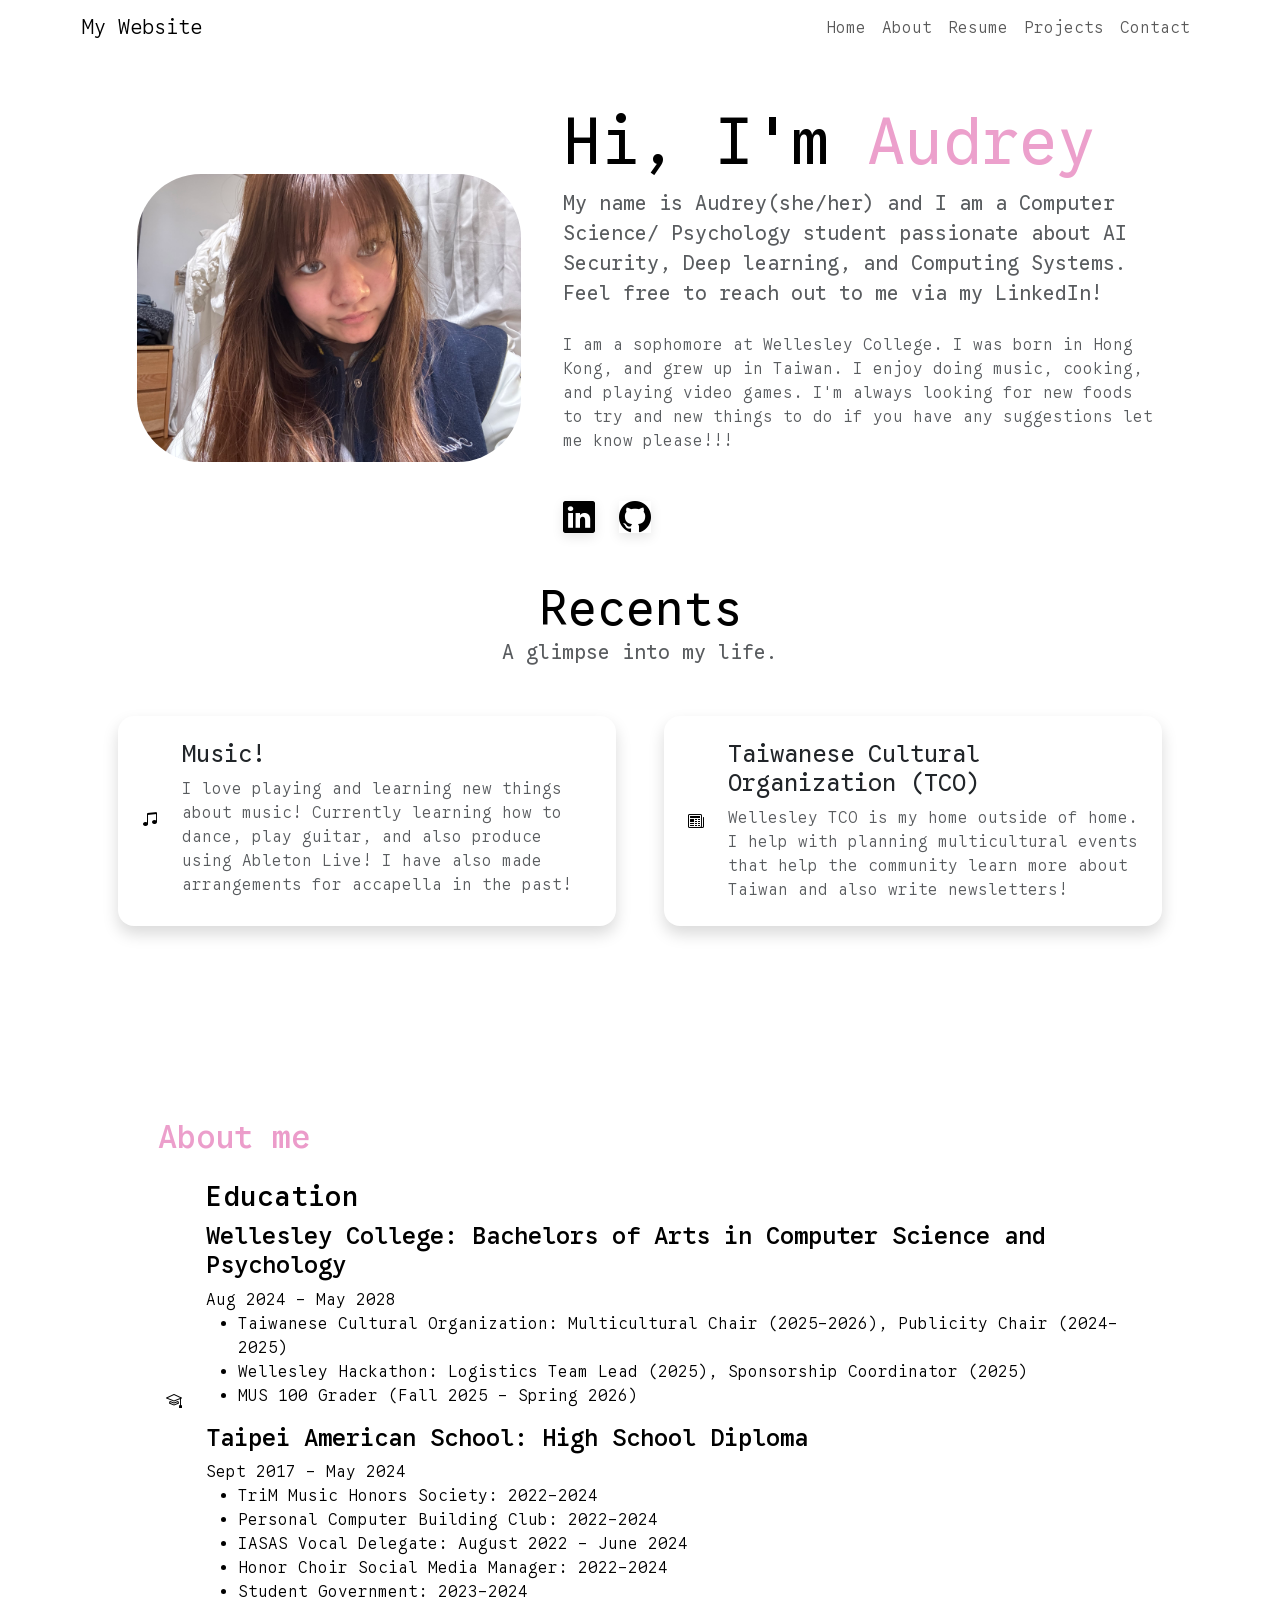
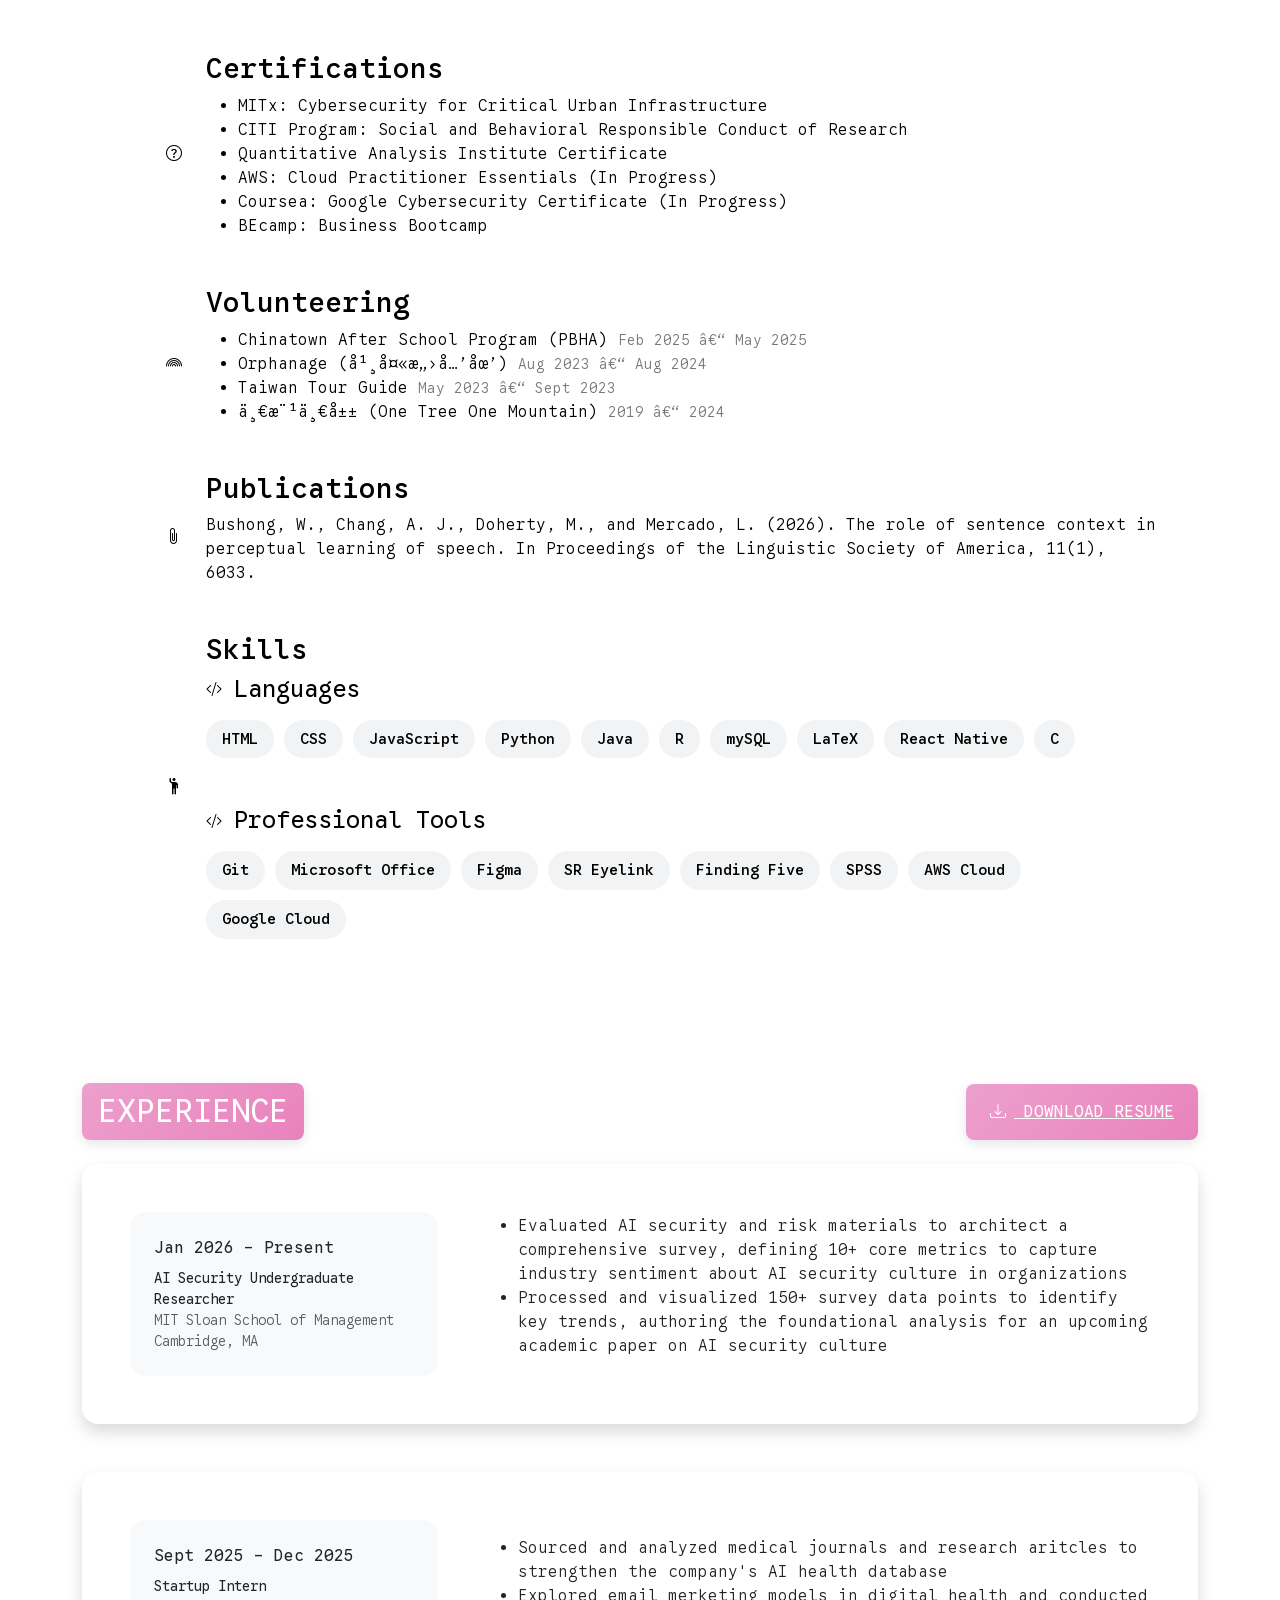
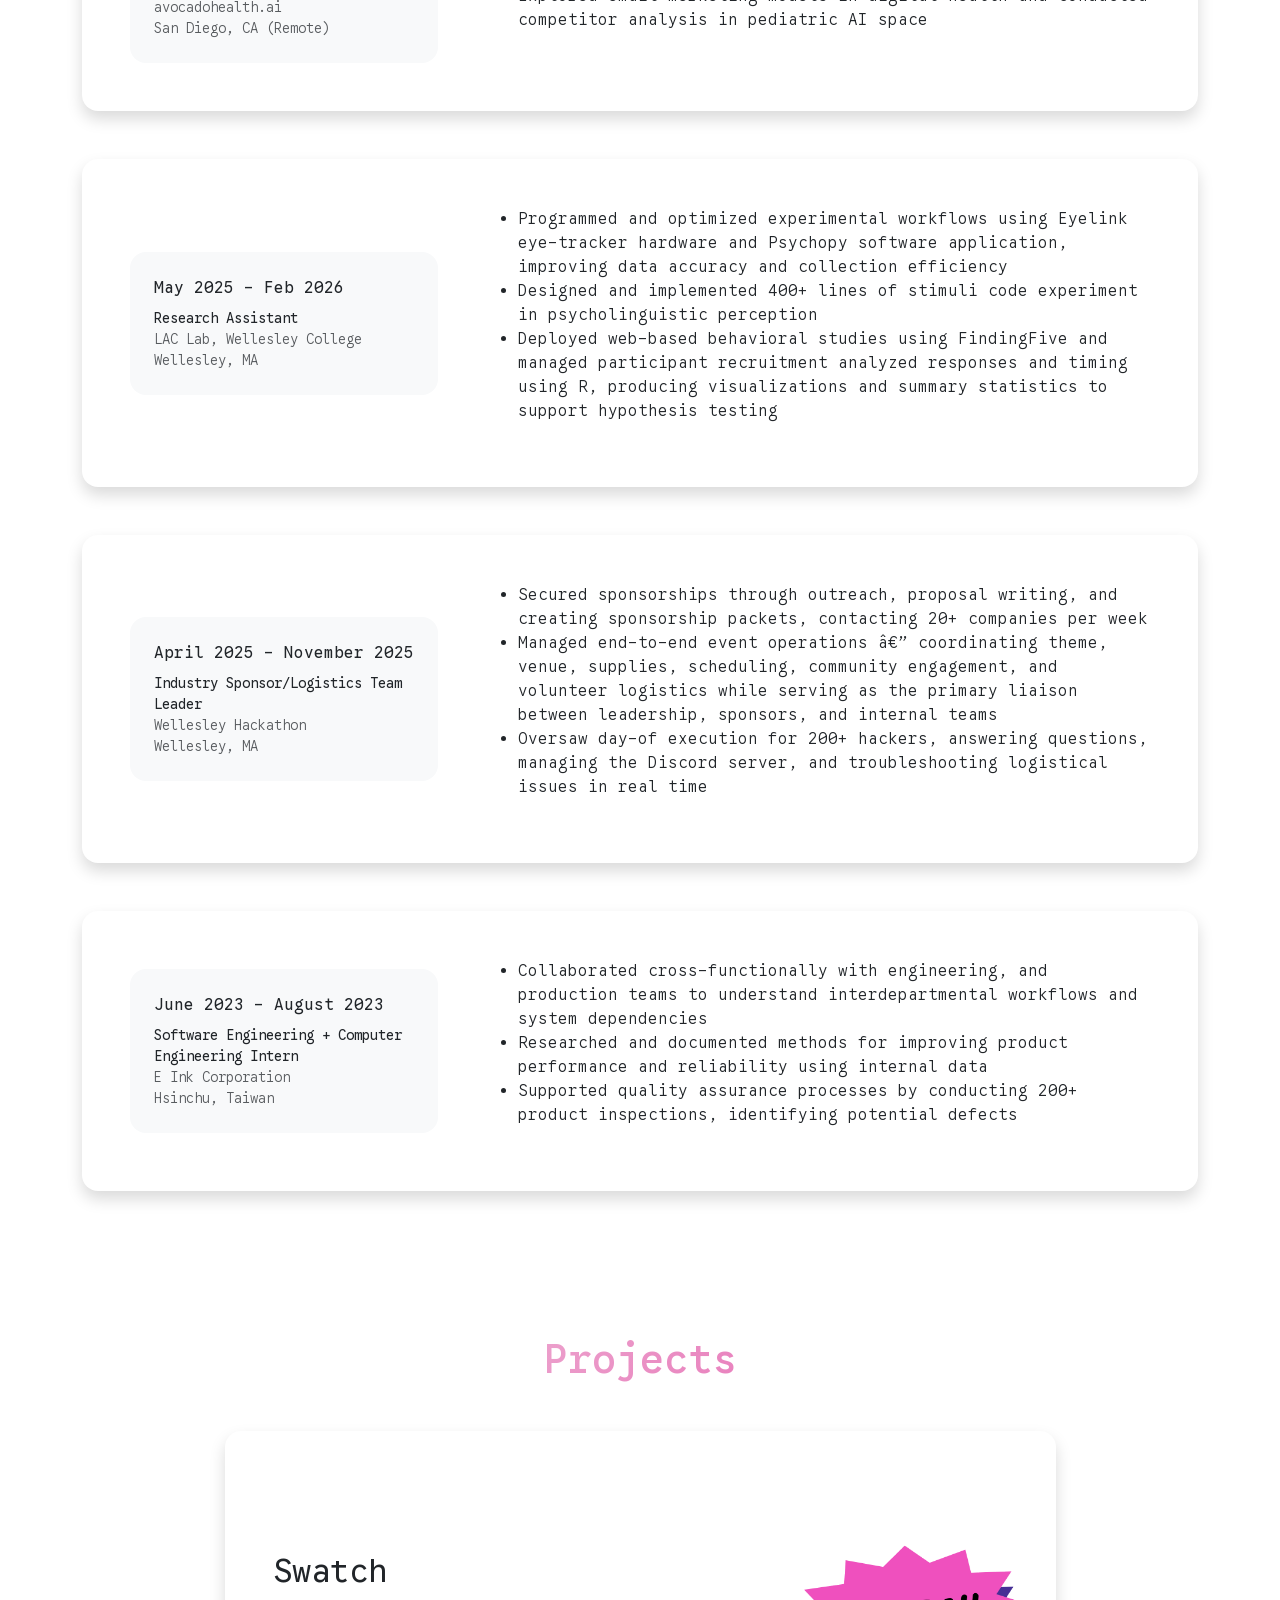
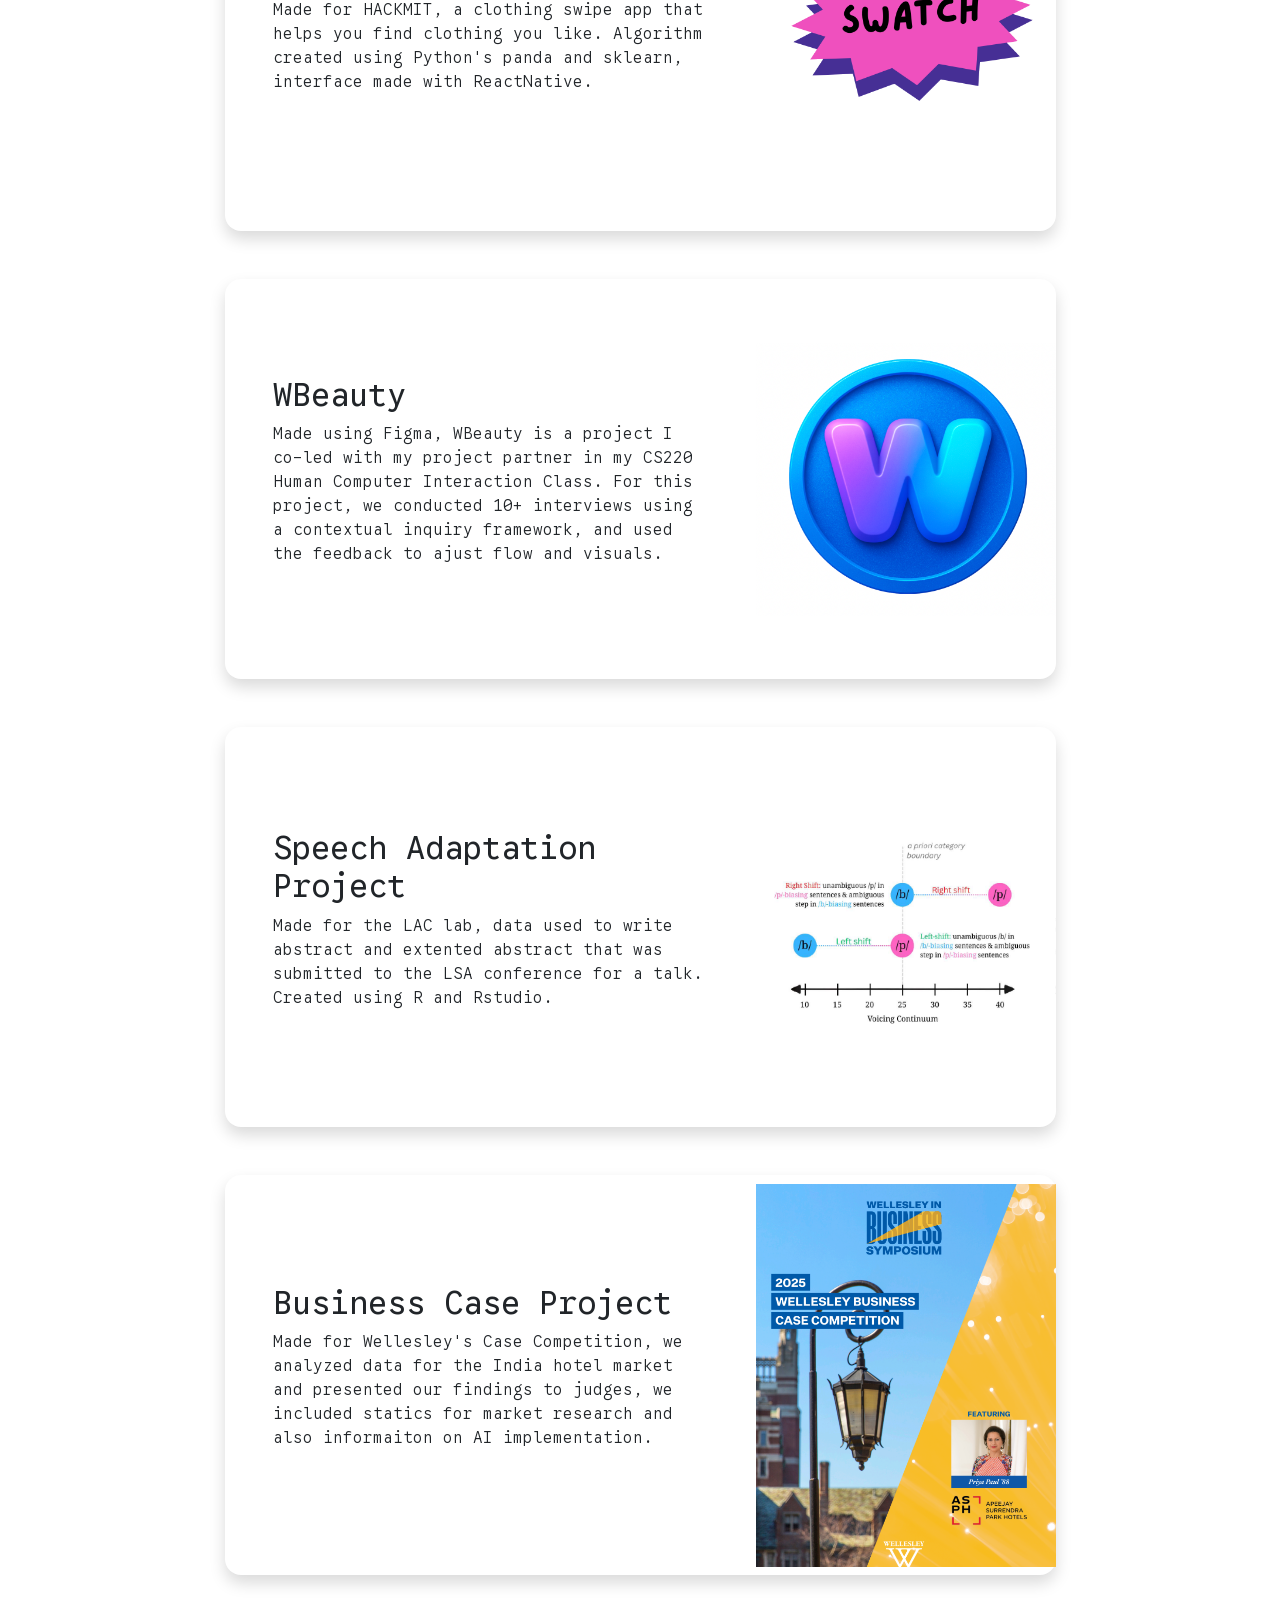
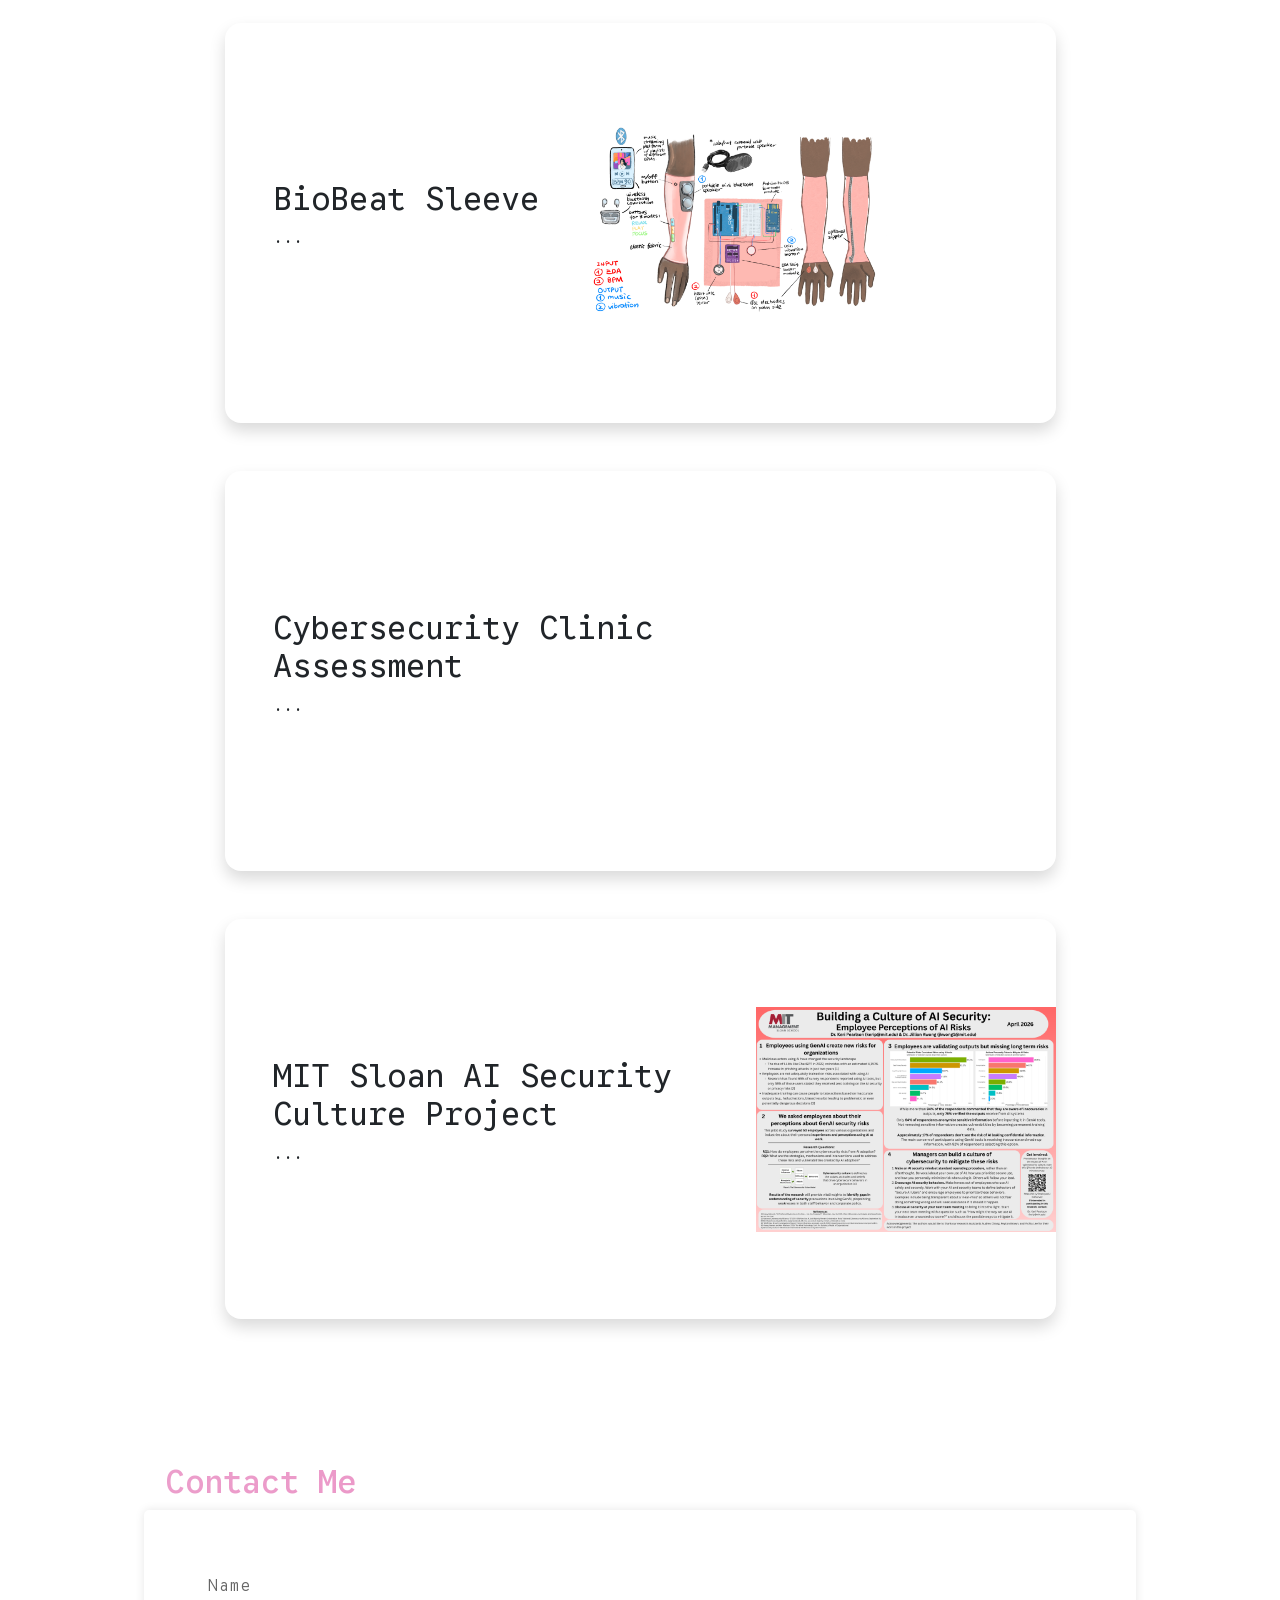
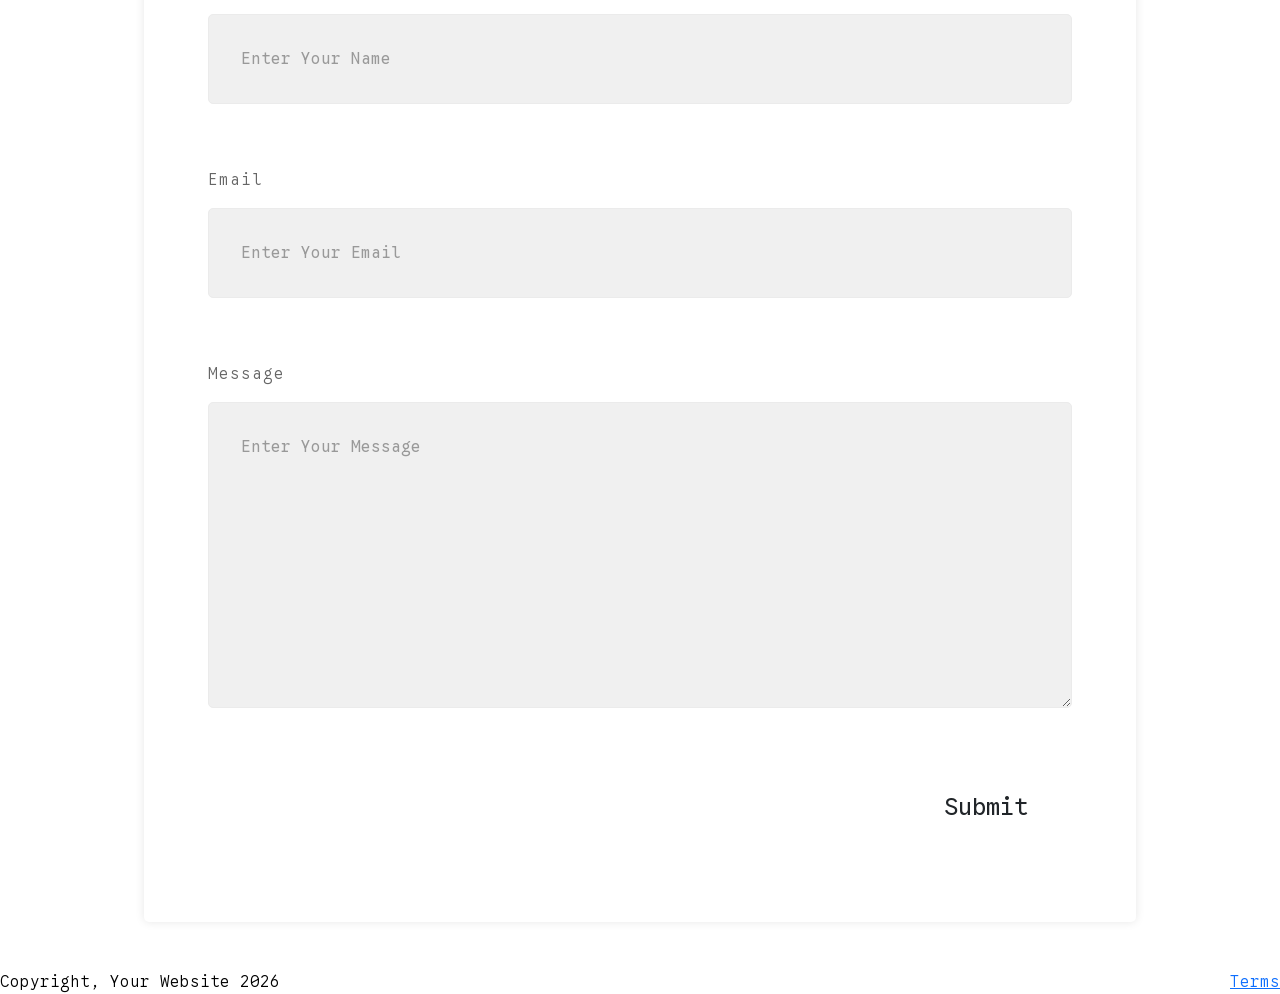
==== commit e39b8c96: "Removed extra html files, Updated experience" ====
--- a/index.html
+++ b/index.html
@@ -1,6 +1,6 @@
 <html lang="en">
     <head>
-        <title>CS220 Personal portfolio</title>
+        <title>Audrey Chang</title>
 
         <link rel="preconnect" href="https://fonts.gstatic.com" crossorigin>
         <link href="https://fonts.googleapis.com/css2?family=Google+Sans+Code:ital,wght@0,300..800;1,300..800&display=swap" rel="stylesheet">
@@ -88,7 +88,7 @@
                                         <div class="project-icon text-black me-4"><i class="bi bi-newspaper"></i></div>
                                         <div>
                                             <h4 class="fw-bolder">Taiwanese Cultural Organization (TCO)</h4>
-                                            <p class="mb-0 text-muted"> Wellesley TCO is my home outside of home, I help with planning multicultural events that help the community learn more about Taiwan and also write newsletters!</p>
+                                            <p class="mb-0 text-muted"> Wellesley TCO is my home outside of home. I help with planning multicultural events that help the community learn more about Taiwan and also write newsletters!</p>
                                         </div>
                                     </div>
                                 </div>
@@ -168,6 +168,13 @@
                         </ul>
                     </div>
                     </div>
+                       <div class="timeline-item d-flex align-items-center" data-aos="fade-up" data-aos-delay="300">
+                    <div class="timeline-icon me-3"><i class="bi bi-paperclip"></i></div>
+                    <div class="timeline-content">
+                        <h3 class="timeline-title">Publications</h3>
+                        <p class="timeline-subitem">Bushong, W., Chang, A. J., Doherty, M., and Mercado, L. (2026). The role of sentence context in perceptual learning of speech. In Proceedings of the Linguistic Society of America, 11(1), 6033.</p>
+                    </div>
+                    </div>
                     <div class="d-flex align-items-center" data-aos="fade-up" data-aos-delay="300">
                     <div class="timeline-icon me-3"><i class="bi-person-raised-hand"></i></div>
                     <div class="timeline-content">
@@ -356,7 +363,7 @@
                                     <div class="d-flex align-items-center">
                                         <div class="p-5">
                                             <h2 class="fw-bolder">WBeauty</h2>
-                                            <p>...</p>
+                                            <p>Made using Figma, WBeauty is a project I co-led with my project partner in my CS220 Human Computer Interaction Class. For this project, we conducted 10+ interviews using a contextual inquiry framework, and used the feedback to ajust flow and visuals. </p>
                                         </div>
                                         <img class="project-img" src="assets/Wbeauty logo.png" alt="WBeauty image" />
                                     </div>
@@ -473,7 +480,7 @@
         <footer>
             <div class="row align-items-center justify-content-between">
                 <div class="col-auto">
-                    <div>Copyright, Your Website 2025</div>
+                    <div>Copyright, Your Website 2026</div>
                 </div>
                 <div class="col-auto">
                     <a href="#">Terms</a>
